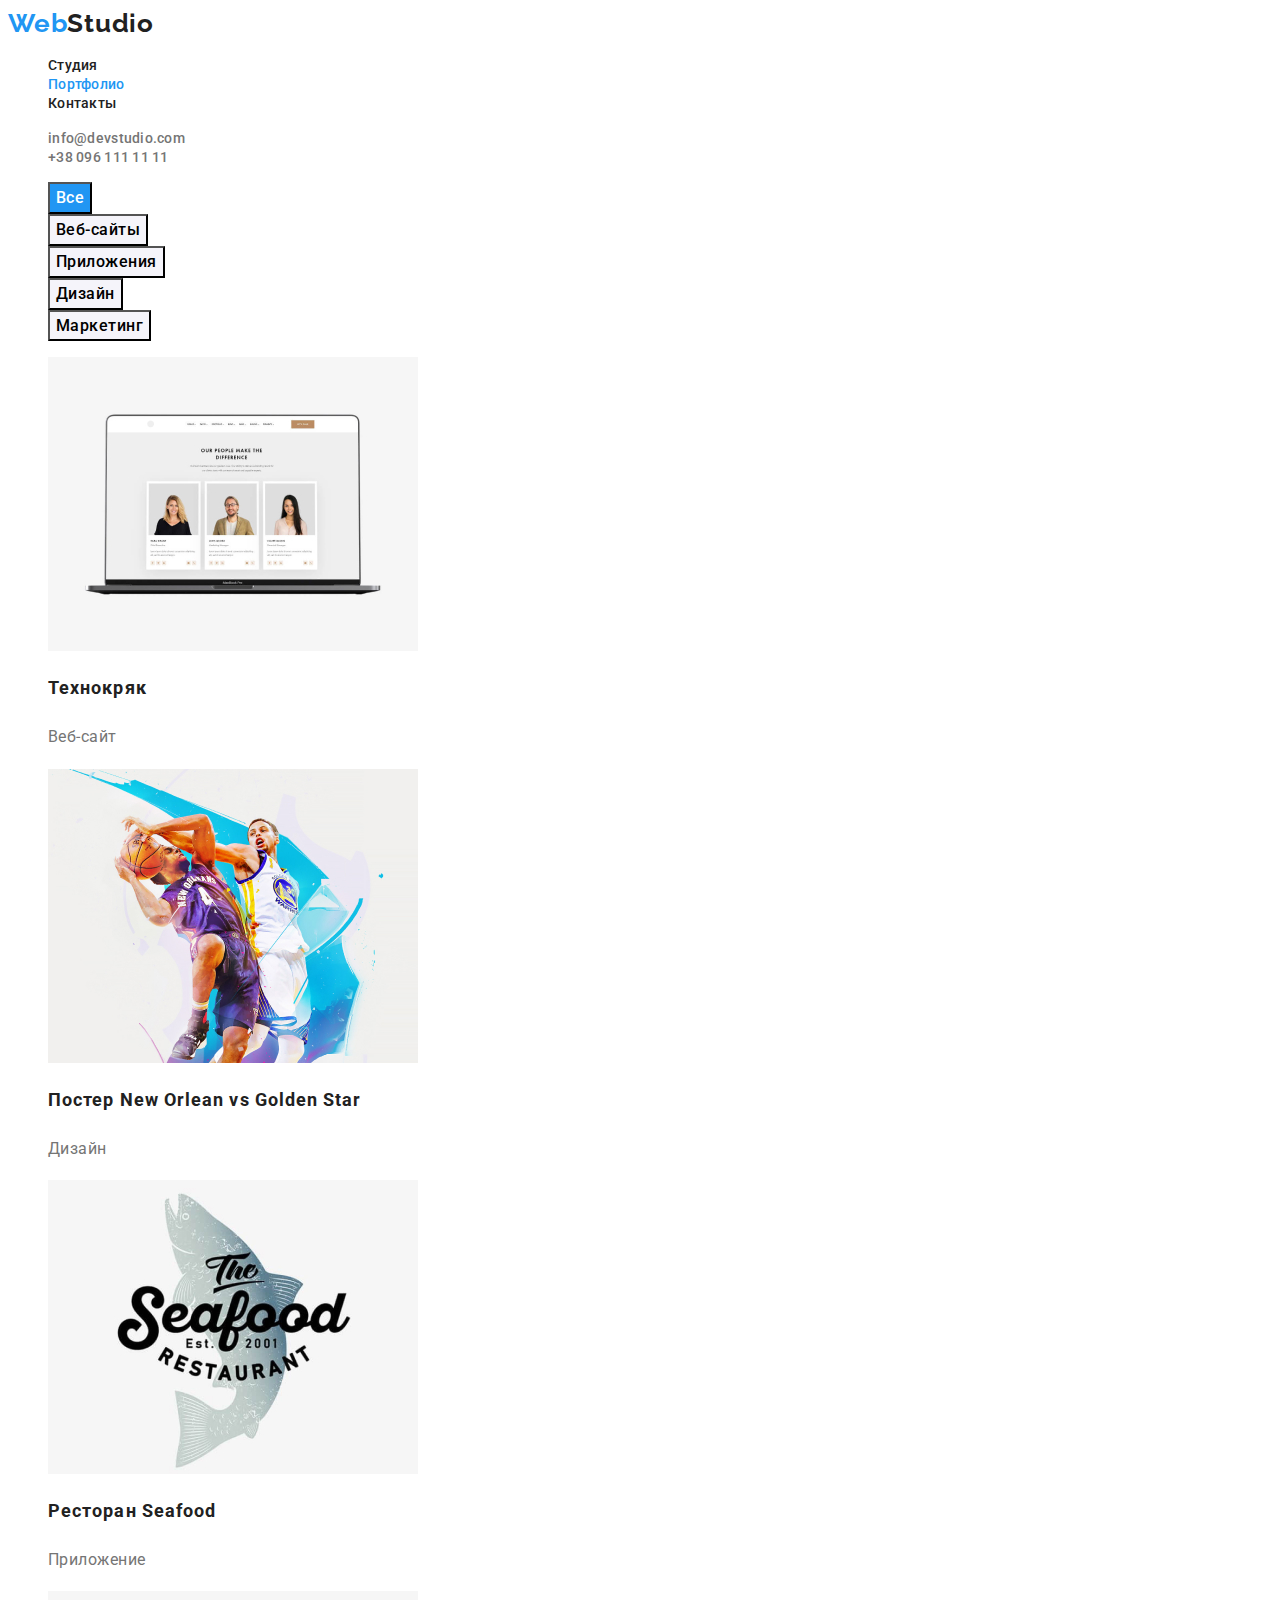
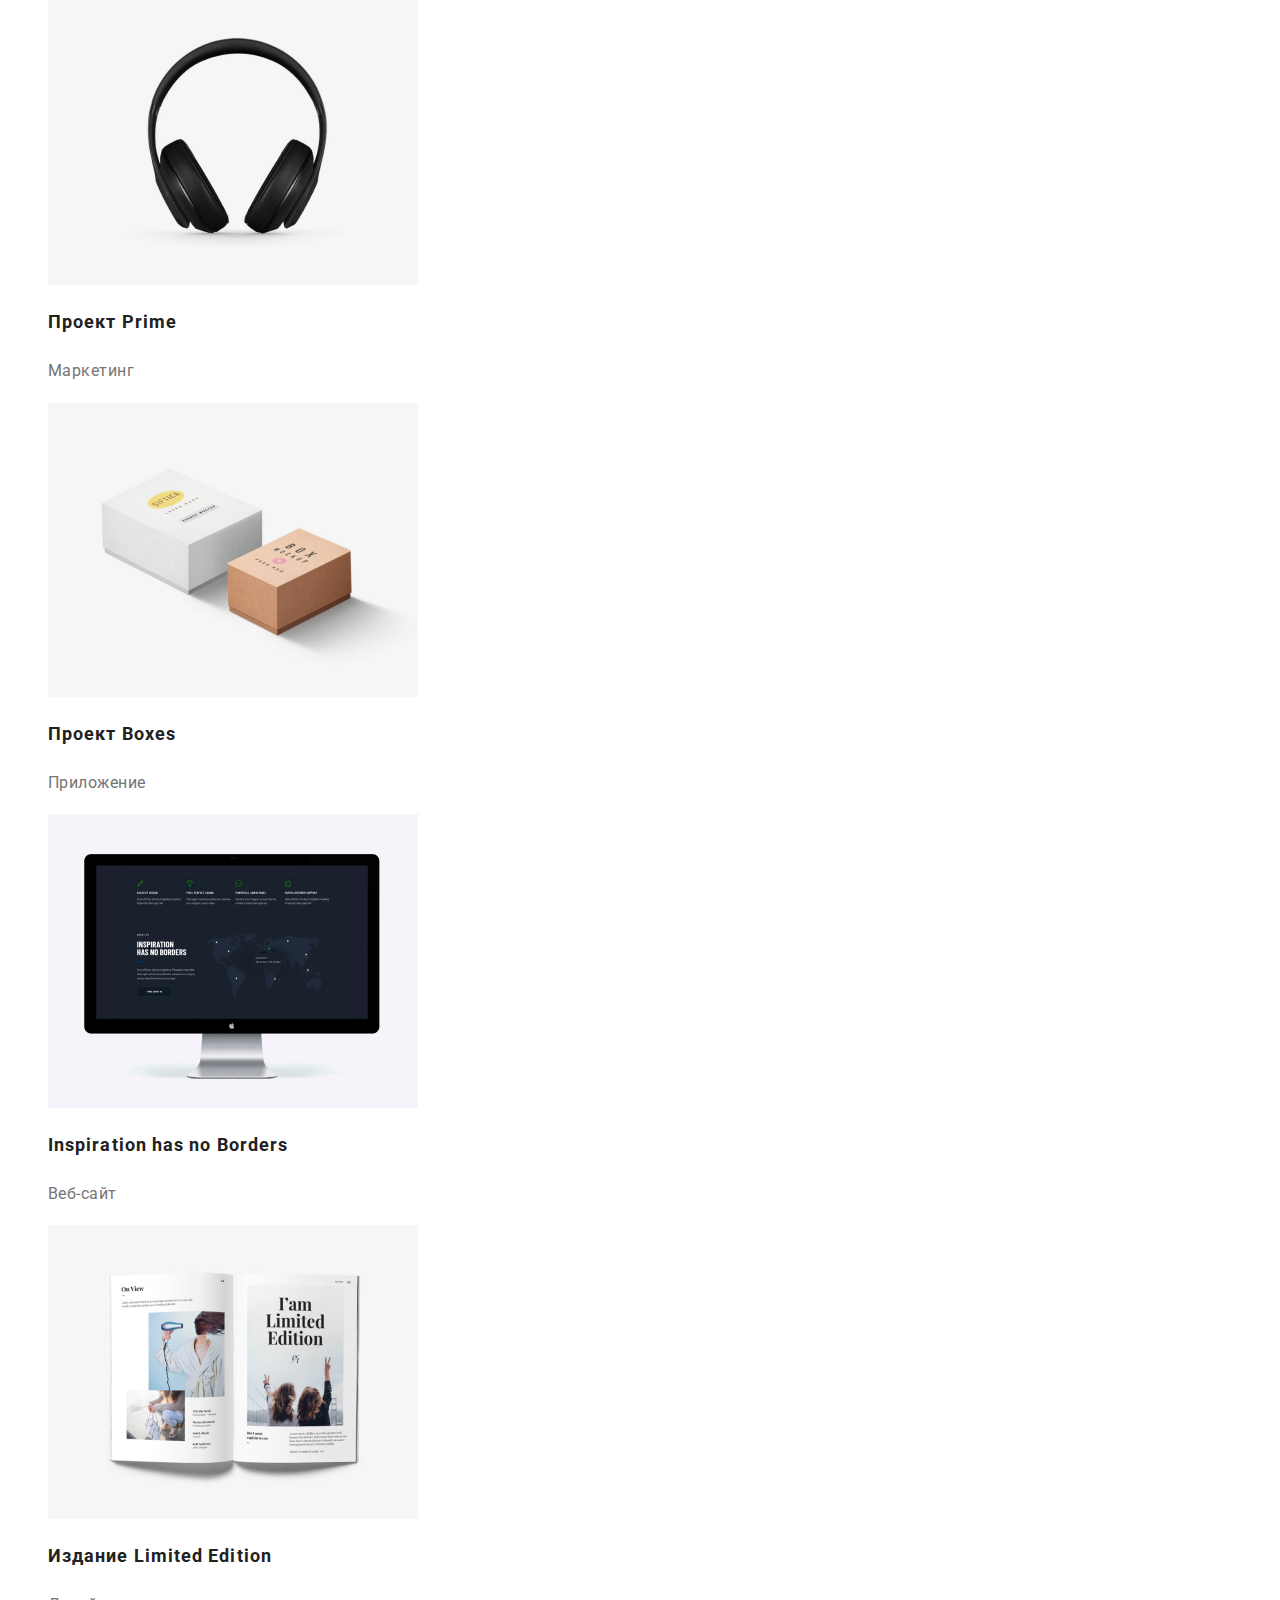
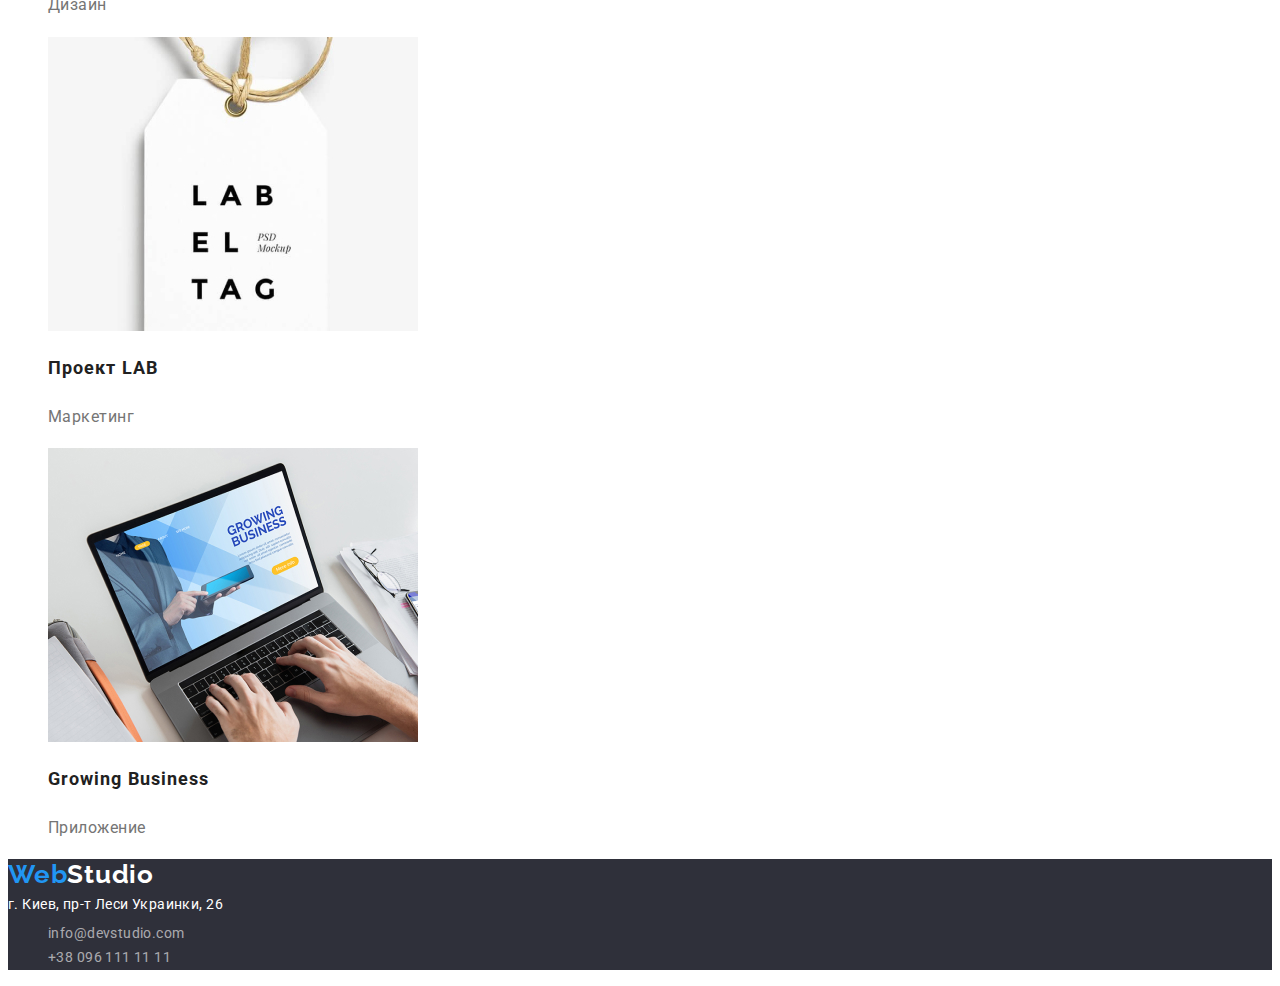
==== portfolio.html @ 6beefb99 "start" ====
<!DOCTYPE html>
<html lang="ru">

<head>
    <meta charset="UTF-8" />
    <title>Portfolio</title>
    <link rel="stylesheet" href="./css/styles.css">
    <link rel="preconnect" href="https://fonts.googleapis.com">
    <link rel="preconnect" href="https://fonts.gstatic.com" crossorigin>
    <link
        href="https://fonts.googleapis.com/css2?family=Raleway:wght@700&family=Roboto:wght@400;500;700;900&display=swap"
        rel="stylesheet">
</head>

<body>
    <header>
        <nav>
            <a href="./index.html" class="logo-link"><span class="accent">Web</span>Studio</a>
            <ul class="list">
                <li><a href="./index.html" class="link-nav">Студия</a></li>
                <li><a href="./portfolio.html" class="link-nav current">Портфолио</a></li>
                <li><a href="./" class="link-nav">Контакты</a></li>
            </ul>
        </nav>
        <ul class="list">
            <li><a href="mailto:info@devstudio.com" class="link-contact">info@devstudio.com </a></li>
            <li><a href="tel:+380961111111" class="link-contact">+38 096 111 11 11</a></li>
        </ul>
    </header>
    <main>
        <section>
            <ul class="list">
                <li><button type="button" class="buttonall">Все</button></li>
                <li><button class="button-list" type="button">Веб-сайты</button></li>
                <li><button class="button-list" type="button">Приложения</button></li>
                <li><button class="button-list" type="button">Дизайн</button></li>
                <li><button class="button-list" type="button">Маркетинг</button></li>
            </ul>
            <ul class="list">
                <li>
                    <a href="" class="no-underline">
                    <img src="./images/techno.jpg" alt="Технокряка logo" height="294" width="370">
                    <h2 class="titles-port">Технокряк</h2>
                    <p class="description-port">Веб-сайт</p>
                    </a>
                </li>
                <li>
                    <a href="" class="no-underline">
                    <img src="./images/Постер.jpg" alt="Poster logo" height="294" width="370">
                    <h2 class="titles-port">Постер New Orlean vs Golden Star</h2>
                    <p class="description-port">Дизайн</p>
                    </a>
                </li>
                <li>
                    <a href="" class="no-underline">
                    <img src="./images/Ресторан.jpg" alt="seafood logo" height="294" width="370">
                    <h2 class="titles-port">Ресторан Seafood</h2>
                    <p class="description-port">Приложение</p>
                    </a>
                </li>
                <li>
                    <a href="" class="no-underline">
                    <img src="./images/prime.jpg" alt="Prime logo" height="294" width="370">
                    <h2 class="titles-port">Проект Prime</h2>
                    <p class="description-port">Маркетинг</p>
                    </a>
                </li>
                <li>
                    <a href="" class="no-underline">
                    <img src="./images/boxes.jpg" alt="Boxes logo" height="294" width="370">
                    <h2 class="titles-port">Проект Boxes</h2>
                    <p class="description-port">Приложение</p>
                    </a>
                </li>
                <li>
                    <a href="" class="no-underline">
                    <img src="./images/no-borders.jpg" alt="logo no borders" height="294" width="370">
                    <h2 class="titles-port">Inspiration has no Borders</h2>
                    <p class="description-port">Веб-сайт</p>
                    </a>
                </li>
                <li>
                    <a href="" class="no-underline">
                    <img src="./images/limited-edition.jpg" alt="limited edition logo" height="294" width="370">
                    <h2 class="titles-port">Издание Limited Edition</h2>
                    <p class="description-port">Дизайн</p>
                    </a>
                </li>
                <li>
                    <a href="" class="no-underline">
                    <img src="./images/proect-lab.jpg" alt="lab logo" height="294" width="370">
                    <h2 class="titles-port">Проект LAB</h2>
                    <p class="description-port">Маркетинг</p>
                    </a>
                </li>
                <li>
                    <a href="" class="no-underline">
                    <img src="./images/growing-business.jpg" alt="lab business" height="294" width="370">
                    <h2 class="titles-port">Growing Business</h2>
                    <p class="description-port">Приложение</p>
                    </a>
                </li>
            </ul>
        </section>
    </main>
    <footer>
        <a href="./index.html" class="logo-link"><span class="accent">Web</span><span
                class="accent-white">Studio</span></a>
        <address>
            <p class="address-text">г. Киев, пр-т Леси Украинки, 26 </p>
            <ul class="list">
                <li><a href="mailto:info@devstudio.com" class="address-link">info@devstudio.com </a></li>
                <li><a href="tel:+380961111111" class="address-link">+38 096 111 11 11</a></li>
            </ul>
        </address>
    </footer>
</body>

</html>
---- css/styles.css ----
:root {
  --primary-text-color: #757575;
  --title-text-color: #212121;
  --accent-text-color: #2196f3;
  --just-white-color: #ffffff;
  --address-link-color: rgba(255, 255, 255, 0.6);
  --bg-color: #2f303a;
  --bg-color-team: #f5f4fa;
  --order-button-color: #188ce8;
  --bg-color-button: #f5f4fa;
}

body {
  font-family: 'Roboto', 'Open Sans', 'Lato', 'Slabo', sans-serif;
  color: var(--primary-text-color);
}

/* Первая страница */

.list {
  list-style-type: none;
}

.logo-link:focus {
  color: var(--accent-text-color);
}

.logo-link {
  font-family: 'Raleway', 'Oswald', 'Montserrat', sans-serif;
  font-weight: 700;
  font-size: 26px;
  line-height: 1.19;
  letter-spacing: 0.03em;
  color: var(--title-text-color);
  text-decoration: none;
}

.no-underline {
  text-decoration: none;
}

.link-nav:hover,
.link-nav:focus {
  color: var(--accent-text-color);
}
.link-nav,
.link-nav {
  font-weight: 500;
  font-size: 14px;
  line-height: 1.17;
  color: var(--title-text-color);
  text-decoration: none;
  letter-spacing: 0.02em;
}

.link-nav.current {
  color: var(--accent-text-color);
}

.link-contact:hover,
.link-contact:focus {
  color: var(--accent-text-color);
}

.link-contact {
  font-weight: 500;
  font-size: 14px;
  line-height: 1.14;
  color: var(--primary-text-color);
  text-decoration: none;
  letter-spacing: 0.02em;
}

.hero-title {
  font-weight: 900;
  font-size: 44px;
  line-height: 1.36;
  text-align: center;
  letter-spacing: 0.06em;
  text-transform: uppercase;
  color: #ffffff;
}

.list-title {
  font-weight: 700;
  font-size: 14px;
  line-height: 1.14;
  letter-spacing: 0.03em;
  text-transform: uppercase;
  color: var(--title-text-color);
}

.text {
  font-size: 14px;
  line-height: 1.71;
  letter-spacing: 0.03em;
}

.title {
  font-weight: 700;
  font-size: 36px;
  line-height: 1.17;
  text-align: center;
  letter-spacing: 0.03em;
  color: var(--title-text-color);
}

.title-names {
  color: var(--title-text-color);
  font-weight: 500;
  font-size: 16px;
  line-height: 1.19px;
  letter-spacing: 0.03em;
  text-align: center;
}

.text-description {
  font-size: 16px;
  line-height: 1.9;
  letter-spacing: 0.03em;
  text-align: center;
}

.address-text {
  font-style: normal;
  font-size: 14px;
  line-height: 1.71px;
  letter-spacing: 0.03em;
  color: var(--just-white-color);
}
.address-link:hover {
  color: var(--just-white-color);
}
.address-link {
  text-decoration: none;
  font-style: normal;
  font-size: 14px;
  line-height: 1.71;
  letter-spacing: 0.03em;
  color: var(--address-link-color);
}

.accent,
.accent-white:focus {
  color: var(--accent-text-color);
}

.accent-white {
  color: var(--just-white-color);
}

footer {
  background-color: var(--bg-color);
}

.background-about {
  background-color: var(--bg-color);
}

/* Вторая страница */

.titles-port {
  font-weight: 700;
  font-size: 18px;
  line-height: 2;
  letter-spacing: 0.06em;
  color: var(--title-text-color);
}

.description-port {
  font-size: 16px;
  line-height: 1.9;
  letter-spacing: 0.03em;
  color: var(--primary-text-color);
}

button {
  font-family: inherit;
  cursor: pointer;
}

.button-list {
  background-color: var(--bg-color-button);
  font-weight: 500;
  font-size: 16px;
  line-height: 1.62;
  text-align: center;
  letter-spacing: 0.03em;
}
.button-list:hover {
  color: var(--just-white-color);
  background-color: var(--accent-text-color);
}

.button-order:hover {
  color: var(--just-white-color);
  background-color: var(--order-button-color);
}

.button-order {
  font-weight: 700;
  font-size: 16px;
  line-height: 1.88;
  display: flex;
  align-items: center;
  text-align: center;
  letter-spacing: 0.06em;
  color: var(--just-white-color);
  background-color: var(--accent-text-color);
  margin: 0 auto;
  display: block;
}

.team {
  background-color: var(--bg-color-team);
}

.buttonall {
  color: var(--just-white-color);
  font-weight: 500;
  font-size: 16px;
  line-height: 1.62;
  text-align: center;
  letter-spacing: 0.03em;
  background-color: #2196f3;
}

.buttonall:hover {
  color: var(--just-white-color);
}
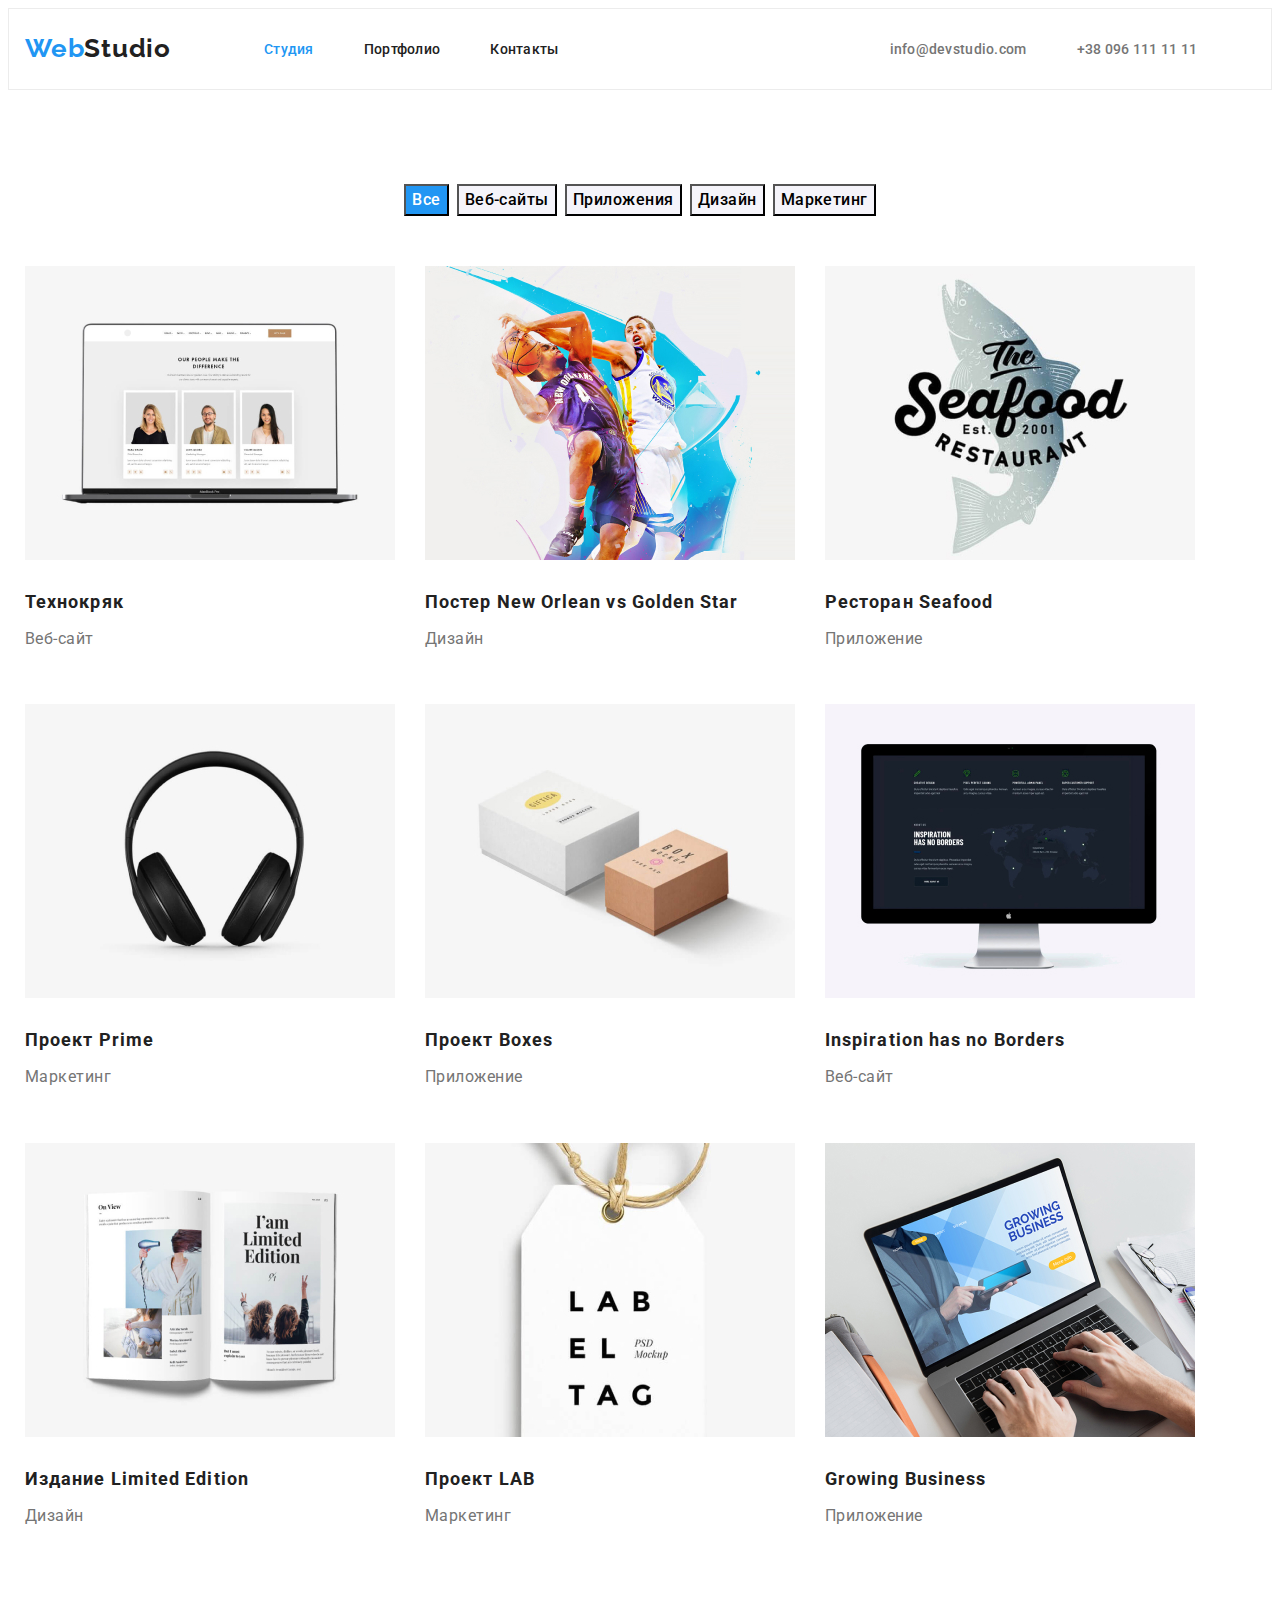
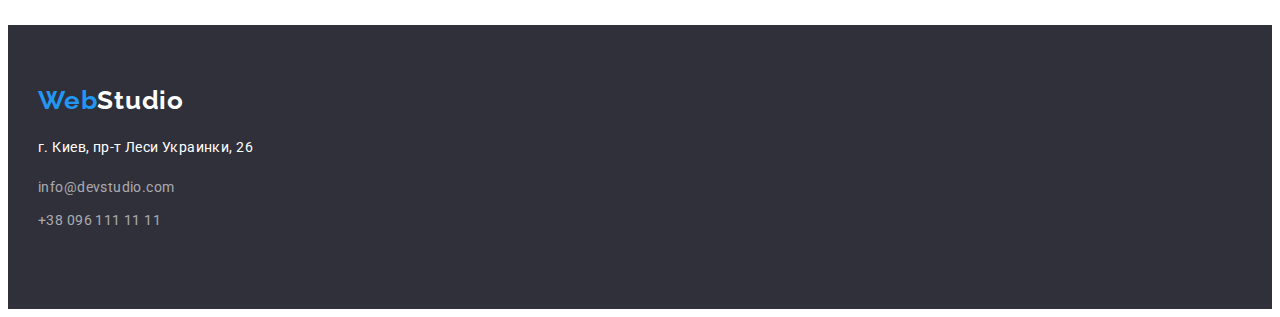
==== commit a58d5dc4: "final" ====
--- a/portfolio.html
+++ b/portfolio.html
@@ -4,98 +4,101 @@
 <head>
     <meta charset="UTF-8" />
     <title>Portfolio</title>
-    <link rel="stylesheet" href="./css/styles.css">
-    <link rel="preconnect" href="https://fonts.googleapis.com">
-    <link rel="preconnect" href="https://fonts.gstatic.com" crossorigin>
-    <link
-        href="https://fonts.googleapis.com/css2?family=Raleway:wght@700&family=Roboto:wght@400;500;700;900&display=swap"
-        rel="stylesheet">
+<link rel="preconnect" href="https://fonts.googleapis.com">
+<link rel="preconnect" href="https://fonts.gstatic.com" crossorigin>
+<link href="https://fonts.googleapis.com/css2?family=Raleway:wght@700&family=Roboto:wght@400;500;700;900&display=swap"
+    rel="stylesheet">
+<link rel="stylesheet" href="https://cdnjs.cloudflare.com/ajax/libs/modern-normalize/1.1.0/modern-normalize.min.css"
+    integrity="sha512-wpPYUAdjBVSE4KJnH1VR1HeZfpl1ub8YT/NKx4PuQ5NmX2tKuGu6U/JRp5y+Y8XG2tV+wKQpNHVUX03MfMFn9Q=="
+    crossorigin="anonymous" referrerpolicy="no-referrer" />
+<link rel="stylesheet" href="./css/styles.css">
 </head>
-
 <body>
-    <header>
-        <nav>
-            <a href="./index.html" class="logo-link"><span class="accent">Web</span>Studio</a>
-            <ul class="list">
-                <li><a href="./index.html" class="link-nav">Студия</a></li>
-                <li><a href="./portfolio.html" class="link-nav current">Портфолио</a></li>
-                <li><a href="./" class="link-nav">Контакты</a></li>
-            </ul>
-        </nav>
-        <ul class="list">
-            <li><a href="mailto:info@devstudio.com" class="link-contact">info@devstudio.com </a></li>
-            <li><a href="tel:+380961111111" class="link-contact">+38 096 111 11 11</a></li>
+<header>
+        <div class="header-box container">
+    <nav class="main-nav">
+        <a href="./index.html" class="logo-link-top current"><span class="accent">Web</span>Studio</a>
+        <ul class="header-box list">
+            <li class="item"><a href="./index.html" class="link-nav current">Студия</a></li>
+            <li class="item"><a href="./portfolio.html" class="link-nav">Портфолио</a></li>
+            <li class="item"><a href="./" class="link-nav">Контакты</a></li>
         </ul>
+    </nav>
+    <ul class="list contact-list">
+        <li class="item-contact"><a href="mailto:info@devstudio.com" class="link-contact">info@devstudio.com </a></li>
+        <li class="item-contact"><a href="tel:+380961111111" class="link-contact">+38 096 111 11 11</a></li>
+    </ul>
+    </div>
     </header>
     <main>
-        <section>
-            <ul class="list">
-                <li><button type="button" class="buttonall">Все</button></li>
-                <li><button class="button-list" type="button">Веб-сайты</button></li>
-                <li><button class="button-list" type="button">Приложения</button></li>
-                <li><button class="button-list" type="button">Дизайн</button></li>
-                <li><button class="button-list" type="button">Маркетинг</button></li>
+        <section class="container">
+            <ul class="list buttons">
+                <li class="button-item"><button type="button" class="buttonall">Все</button></li>
+                <li class="button-item"><button class="button-list" type="button">Веб-сайты</button></li>
+                <li class="button-item"><button class="button-list" type="button">Приложения</button></li>
+                <li class="button-item"><button class="button-list" type="button">Дизайн</button></li>
+                <li class="button-item"><button class="button-list" type="button">Маркетинг</button></li>
             </ul>
-            <ul class="list">
-                <li>
+            <ul class="list portfolio">
+                <li class="portfolio-items">
                     <a href="" class="no-underline">
-                    <img src="./images/techno.jpg" alt="Технокряка logo" height="294" width="370">
+                    <img class="images-port" src="./images/techno.jpg" alt="Технокряка logo" height="294" width="370">
                     <h2 class="titles-port">Технокряк</h2>
                     <p class="description-port">Веб-сайт</p>
                     </a>
                 </li>
-                <li>
+                <li class="portfolio-items">
                     <a href="" class="no-underline">
-                    <img src="./images/Постер.jpg" alt="Poster logo" height="294" width="370">
+                    <img class="images-port" src="./images/Постер.jpg" alt="Poster logo" height="294" width="370">
                     <h2 class="titles-port">Постер New Orlean vs Golden Star</h2>
                     <p class="description-port">Дизайн</p>
                     </a>
                 </li>
-                <li>
+                <li class="portfolio-items">
                     <a href="" class="no-underline">
-                    <img src="./images/Ресторан.jpg" alt="seafood logo" height="294" width="370">
+                    <img  class="images-port" src="./images/Ресторан.jpg" alt="seafood logo" height="294" width="370">
                     <h2 class="titles-port">Ресторан Seafood</h2>
                     <p class="description-port">Приложение</p>
                     </a>
                 </li>
-                <li>
+                <li class="portfolio-items">
                     <a href="" class="no-underline">
-                    <img src="./images/prime.jpg" alt="Prime logo" height="294" width="370">
+                    <img class="images-port" src="./images/prime.jpg" alt="Prime logo" height="294" width="370">
                     <h2 class="titles-port">Проект Prime</h2>
                     <p class="description-port">Маркетинг</p>
                     </a>
                 </li>
-                <li>
+                <li class="portfolio-items">
                     <a href="" class="no-underline">
-                    <img src="./images/boxes.jpg" alt="Boxes logo" height="294" width="370">
+                    <img class="images-port" src="./images/boxes.jpg" alt="Boxes logo" height="294" width="370">
                     <h2 class="titles-port">Проект Boxes</h2>
                     <p class="description-port">Приложение</p>
                     </a>
                 </li>
-                <li>
+                <li class="portfolio-items">
                     <a href="" class="no-underline">
-                    <img src="./images/no-borders.jpg" alt="logo no borders" height="294" width="370">
+                    <img class="images-port" src="./images/no-borders.jpg" alt="logo no borders" height="294" width="370">
                     <h2 class="titles-port">Inspiration has no Borders</h2>
                     <p class="description-port">Веб-сайт</p>
                     </a>
                 </li>
-                <li>
+                <li class="portfolio-items">
                     <a href="" class="no-underline">
-                    <img src="./images/limited-edition.jpg" alt="limited edition logo" height="294" width="370">
+                    <img class="images-port" src="./images/limited-edition.jpg" alt="limited edition logo" height="294" width="370">
                     <h2 class="titles-port">Издание Limited Edition</h2>
                     <p class="description-port">Дизайн</p>
                     </a>
                 </li>
-                <li>
+                <li class="portfolio-items">
                     <a href="" class="no-underline">
-                    <img src="./images/proect-lab.jpg" alt="lab logo" height="294" width="370">
+                    <img class="images-port" src="./images/proect-lab.jpg" alt="lab logo" height="294" width="370">
                     <h2 class="titles-port">Проект LAB</h2>
                     <p class="description-port">Маркетинг</p>
                     </a>
                 </li>
-                <li>
+                <li class="portfolio-items">
                     <a href="" class="no-underline">
-                    <img src="./images/growing-business.jpg" alt="lab business" height="294" width="370">
+                    <img class="images-port" src="./images/growing-business.jpg" alt="lab business" height="294" width="370">
                     <h2 class="titles-port">Growing Business</h2>
                     <p class="description-port">Приложение</p>
                     </a>
@@ -104,15 +107,16 @@
         </section>
     </main>
     <footer>
-        <a href="./index.html" class="logo-link"><span class="accent">Web</span><span
-                class="accent-white">Studio</span></a>
-        <address>
-            <p class="address-text">г. Киев, пр-т Леси Украинки, 26 </p>
+        <div class="container">
+            <a href="./index.html" class="logo-link current"><span class="accent">Web</span><span class="accent-white">Studio</span></a>
+            <address>
+                <p class="address-text">г. Киев, пр-т Леси Украинки, 26 </p>
             <ul class="list">
-                <li><a href="mailto:info@devstudio.com" class="address-link">info@devstudio.com </a></li>
-                <li><a href="tel:+380961111111" class="address-link">+38 096 111 11 11</a></li>
+                <li class="item-footer"><a href="mailto:info@devstudio.com" class="address-link">info@devstudio.com </a></li>
+                <li class="item-footer"><a href="tel:+380961111111" class="address-link">+38 096 111 11 11</a></li>
             </ul>
-        </address>
+            </address>
+            </div>
     </footer>
 </body>
 
--- a/css/styles.css
+++ b/css/styles.css
@@ -10,22 +10,78 @@
   --bg-color-button: #f5f4fa;
 }
 
+header {
+  background-color: var(--just-white-color);
+  border: 1px solid #ECECEC;
+}
+
 body {
   font-family: 'Roboto', 'Open Sans', 'Lato', 'Slabo', sans-serif;
   color: var(--primary-text-color);
 }
 
-/* Первая страница */
-
 .list {
   list-style-type: none;
-}
-
-.logo-link:focus {
-  color: var(--accent-text-color);
-}
-
-.logo-link {
+  padding: 0px;
+}
+
+/* Первая страница */
+
+.container {
+  margin-left: auto;
+  margin-right: auto;
+  padding-left: 15px;
+  padding-right: 15px;
+  width: 1230px;
+  /* background-color: red; */
+}
+
+section {
+  padding-bottom: 94px;
+}
+
+.main-nav {
+  display: flex;
+}
+.header-box {
+  display: flex;
+  justify-content: flex-start;
+  align-items: center;
+}
+
+.header-box .item {
+  margin-right: 50px;
+}
+
+.header-box .item:last-child {
+  margin-right: 0px;
+}
+
+.header-box .item-contact:first-child {
+  margin-left: 331px;
+}
+.header-box .item-contact + .item-contact {
+  margin-left: 50px;
+}
+
+.contact-list {
+  display: flex;
+  align-items: center;
+}
+
+.contact-list .item-contact:first-child {
+  margin-left: 331px;
+
+}
+
+.logo-link-top:focus {
+  color: var(--accent-text-color);
+}
+
+.logo-link-top {
+  padding-top: 24px;
+  padding-bottom: 25px;
+  margin-right: 93px;
   font-family: 'Raleway', 'Oswald', 'Montserrat', sans-serif;
   font-weight: 700;
   font-size: 26px;
@@ -72,6 +128,7 @@
 }
 
 .hero-title {
+  margin: 0px;
   font-weight: 900;
   font-size: 44px;
   line-height: 1.36;
@@ -81,6 +138,20 @@
   color: #ffffff;
 }
 
+.main-box {
+  display: flex;
+  margin-top: 0px;
+  margin-bottom: 0px;
+}
+
+.main-box .item-text:last-child {
+  margin-right: 0px;
+}
+.item-text {
+  margin-right: 30px;
+  width: 270px;
+}
+
 .list-title {
   font-weight: 700;
   font-size: 14px;
@@ -97,6 +168,8 @@
 }
 
 .title {
+  margin-top: 0px;
+  margin-bottom: 0px;
   font-weight: 700;
   font-size: 36px;
   line-height: 1.17;
@@ -121,10 +194,42 @@
   text-align: center;
 }
 
+.images-list {
+  display: flex;
+  margin: 0px;
+}
+
+.image {
+  margin-top: 50px;
+  margin-right: 30px;
+}
+
+.images-list .image:last-child {
+  margin-right: 0px;
+}
+
+.logo-link:focus {
+  color: var(--accent-text-color);
+}
+
+.logo-link {
+  margin-right: 0px;
+  font-family: 'Raleway', 'Oswald', 'Montserrat', sans-serif;
+  font-weight: 700;
+  font-size: 26px;
+  line-height: 1.19;
+  letter-spacing: 0.03em;
+  color: var(--title-text-color);
+  text-decoration: none;
+}
+
 .address-text {
+  margin-top: 20px;
+  margin-bottom: 0px;
+  margin-right: 0px;
   font-style: normal;
   font-size: 14px;
-  line-height: 1.71px;
+  line-height: 1.71;
   letter-spacing: 0.03em;
   color: var(--just-white-color);
 }
@@ -140,6 +245,10 @@
   color: var(--address-link-color);
 }
 
+.item-footer {
+  margin-top: 9px;
+  margin-right: 0px;
+}
 .accent,
 .accent-white:focus {
   color: var(--accent-text-color);
@@ -150,16 +259,60 @@
 }
 
 footer {
+  padding-left: 15px;
+  padding-top: 60px;
+  padding-bottom: 60px;
   background-color: var(--bg-color);
 }
 
 .background-about {
+  margin-left: auto;
+  margin-right: auto;
+  padding-top: 200px;
+  padding-bottom: 210px;
+  padding-left: 452px;
+  padding-right: 452px;
+  width: 1600px;
+  height: 600px;
   background-color: var(--bg-color);
+  margin-bottom: 94px;
 }
 
 /* Вторая страница */
 
+.buttons {
+  display: flex;
+  padding-top: 94px;
+  justify-content: center;
+  margin: 0px;
+}
+
+.button-item {
+  margin-right: 8px;
+}
+
+.button-item:last-child {
+  margin-right: 0px;
+}
+
+
+.portfolio {
+  display: flex;
+  flex-wrap: wrap;
+  margin: 0px;
+}
+
+.portfolio-items {
+  margin-right: 30px;
+}
+
+.portfolio-items:nth-child(3n){
+  margin-right: 0px;
+}
+
 .titles-port {
+  margin-top: 20px;
+  margin-bottom: 0px;
   font-weight: 700;
   font-size: 18px;
   line-height: 2;
@@ -168,10 +321,16 @@
 }
 
 .description-port {
+  margin-top: 4px;
+  margin-bottom: 0px;
   font-size: 16px;
   line-height: 1.9;
   letter-spacing: 0.03em;
   color: var(--primary-text-color);
+}
+
+.images-port {
+  margin-top: 50px;
 }
 
 button {
@@ -198,23 +357,40 @@
 }
 
 .button-order {
+  margin-top: 30px;
+  margin-right: auto;
+  margin-left: auto;
+  display: block;
+  padding: 10px 32px;
+  border-radius: 4px;
   font-weight: 700;
   font-size: 16px;
   line-height: 1.88;
-  display: flex;
-  align-items: center;
-  text-align: center;
   letter-spacing: 0.06em;
   color: var(--just-white-color);
   background-color: var(--accent-text-color);
-  margin: 0 auto;
-  display: block;
-}
+  box-shadow: 0px 4px 4px rgba(0, 0, 0, 0.15);
+}
+
 
 .team {
+  padding-top: 94px;
   background-color: var(--bg-color-team);
 }
 
+.team-list {
+  display: flex;
+  margin: 0px;
+}
+
+.team-item {
+  margin-top: 50px;
+  margin-right: 30px;
+}
+
+.team-item:last-child {
+  margin-right: 0px;
+}
 .buttonall {
   color: var(--just-white-color);
   font-weight: 500;
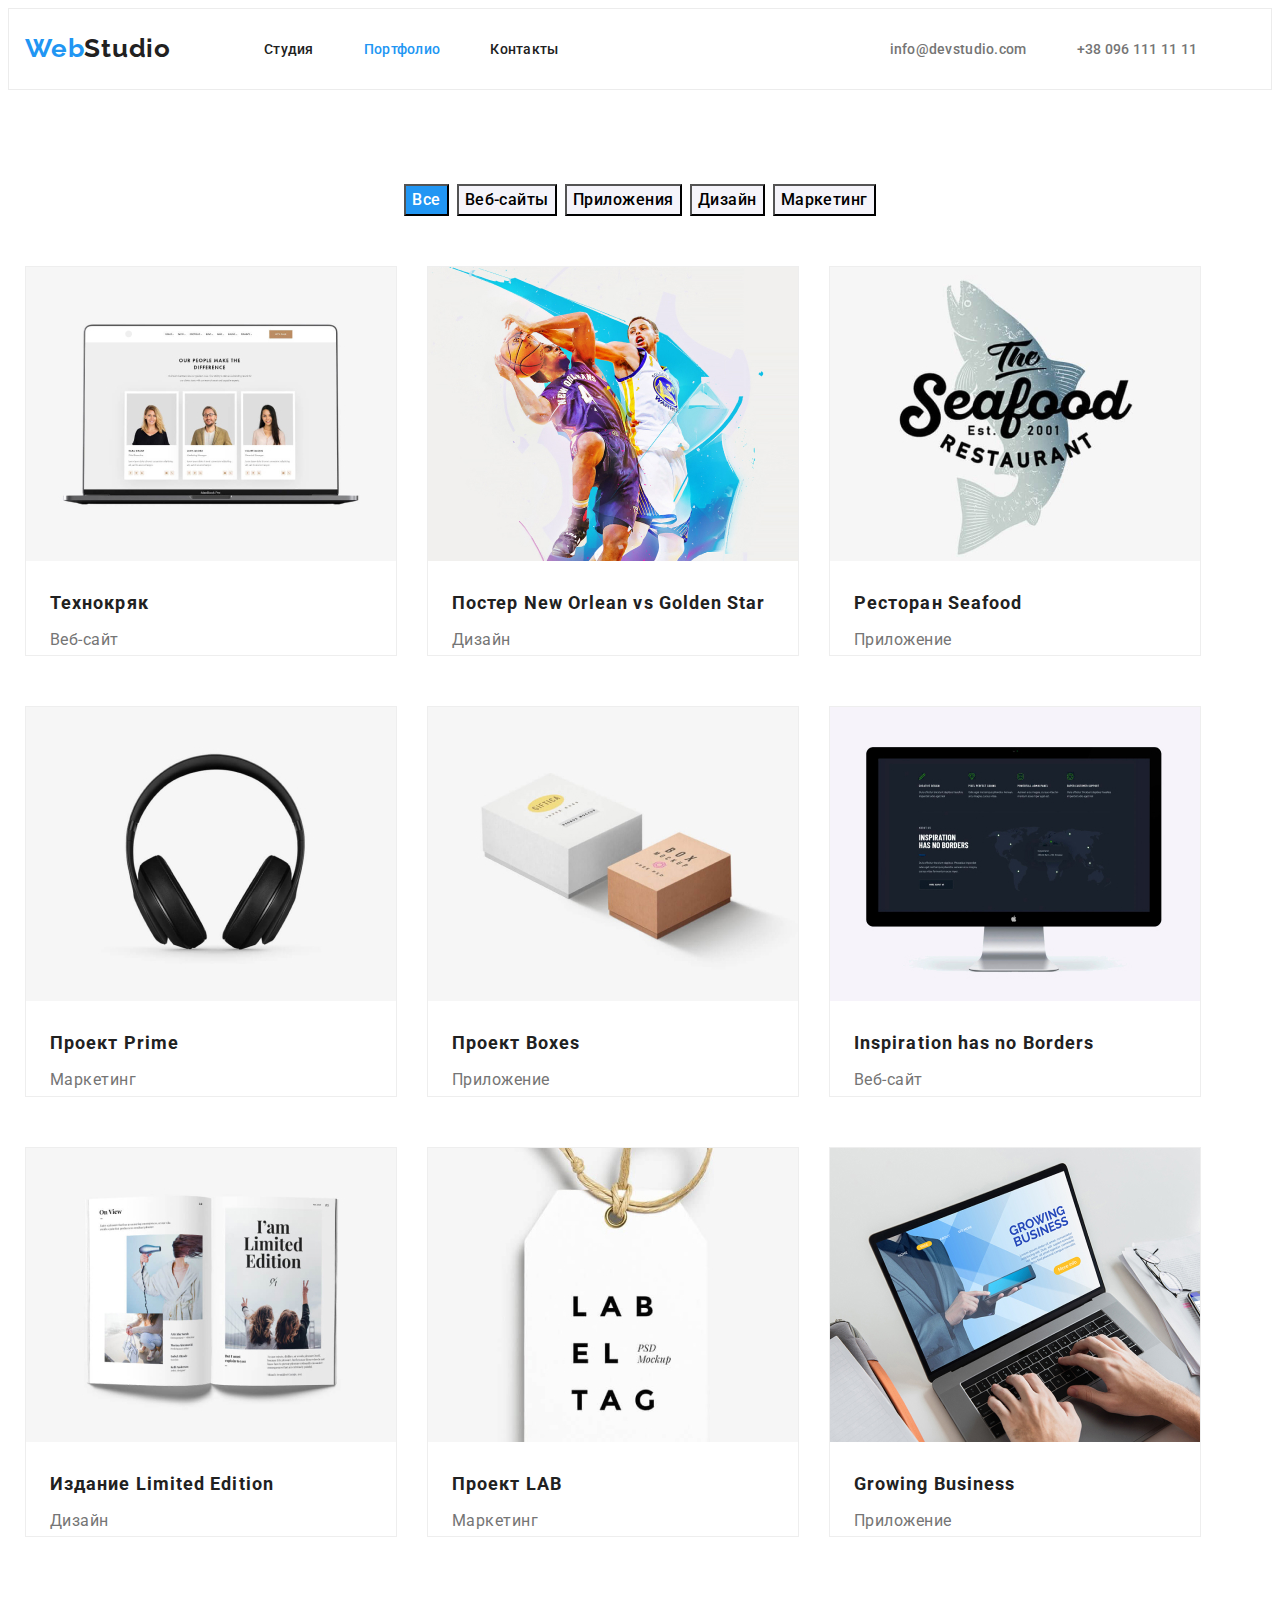
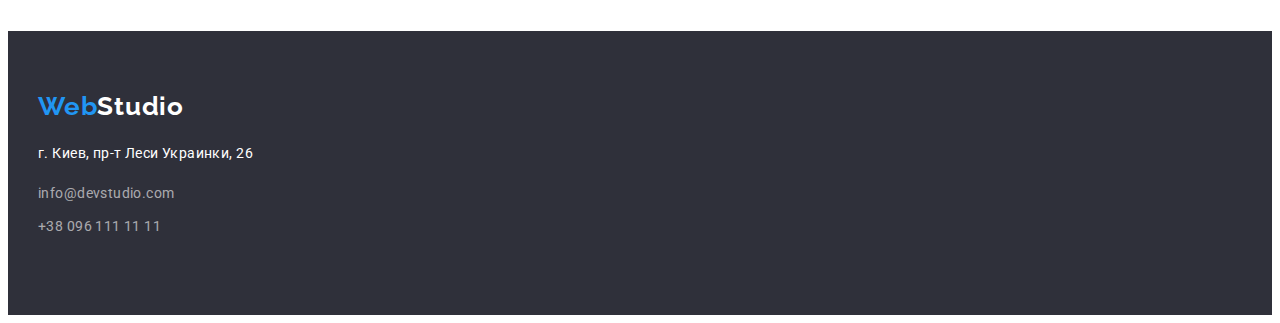
==== commit 813c28d1: "finished" ====
--- a/portfolio.html
+++ b/portfolio.html
@@ -19,8 +19,8 @@
     <nav class="main-nav">
         <a href="./index.html" class="logo-link-top current"><span class="accent">Web</span>Studio</a>
         <ul class="header-box list">
-            <li class="item"><a href="./index.html" class="link-nav current">Студия</a></li>
-            <li class="item"><a href="./portfolio.html" class="link-nav">Портфолио</a></li>
+            <li class="item"><a href="./index.html" class="link-nav">Студия</a></li>
+            <li class="item"><a href="./portfolio.html" class="link-nav current">Портфолио</a></li>
             <li class="item"><a href="./" class="link-nav">Контакты</a></li>
         </ul>
     </nav>
--- a/css/styles.css
+++ b/css/styles.css
@@ -33,11 +33,15 @@
   padding-left: 15px;
   padding-right: 15px;
   width: 1230px;
-  /* background-color: red; */
 }
 
 section {
   padding-bottom: 94px;
+  padding-top: 94px;
+}
+
+.section-fix {
+  padding-bottom: 0px;
 }
 
 .main-nav {
@@ -74,6 +78,7 @@
 
 }
 
+.logo-link-top:hover,
 .logo-link-top:focus {
   color: var(--accent-text-color);
 }
@@ -128,7 +133,9 @@
 }
 
 .hero-title {
-  margin: 0px;
+  width: 696px;
+  margin-left: auto;
+  margin-right: auto;
   font-weight: 900;
   font-size: 44px;
   line-height: 1.36;
@@ -208,6 +215,8 @@
   margin-right: 0px;
 }
 
+
+.logo-link:hover,
 .logo-link:focus {
   color: var(--accent-text-color);
 }
@@ -266,23 +275,15 @@
 }
 
 .background-about {
-  margin-left: auto;
-  margin-right: auto;
   padding-top: 200px;
-  padding-bottom: 210px;
-  padding-left: 452px;
-  padding-right: 452px;
-  width: 1600px;
-  height: 600px;
+  padding-bottom: 200px;
   background-color: var(--bg-color);
-  margin-bottom: 94px;
 }
 
 /* Вторая страница */
 
 .buttons {
   display: flex;
-  padding-top: 94px;
   justify-content: center;
   margin: 0px;
 }
@@ -303,7 +304,9 @@
 }
 
 .portfolio-items {
+  margin-top: 50px;
   margin-right: 30px;
+  border: 1px solid #EEEEEE;
 }
 
 .portfolio-items:nth-child(3n){
@@ -311,6 +314,7 @@
 }
 
 .titles-port {
+  margin-left: 24px;
   margin-top: 20px;
   margin-bottom: 0px;
   font-weight: 700;
@@ -321,6 +325,7 @@
 }
 
 .description-port {
+  margin-left: 24px;
   margin-top: 4px;
   margin-bottom: 0px;
   font-size: 16px;
@@ -330,7 +335,7 @@
 }
 
 .images-port {
-  margin-top: 50px;
+  /* margin-top: 50px; */
 }
 
 button {
@@ -357,10 +362,10 @@
 }
 
 .button-order {
+  margin-left: auto;
+  margin-right: auto;
   margin-top: 30px;
-  margin-right: auto;
-  margin-left: auto;
-  display: block;
+  display: flex;
   padding: 10px 32px;
   border-radius: 4px;
   font-weight: 700;
@@ -374,7 +379,6 @@
 
 
 .team {
-  padding-top: 94px;
   background-color: var(--bg-color-team);
 }
 
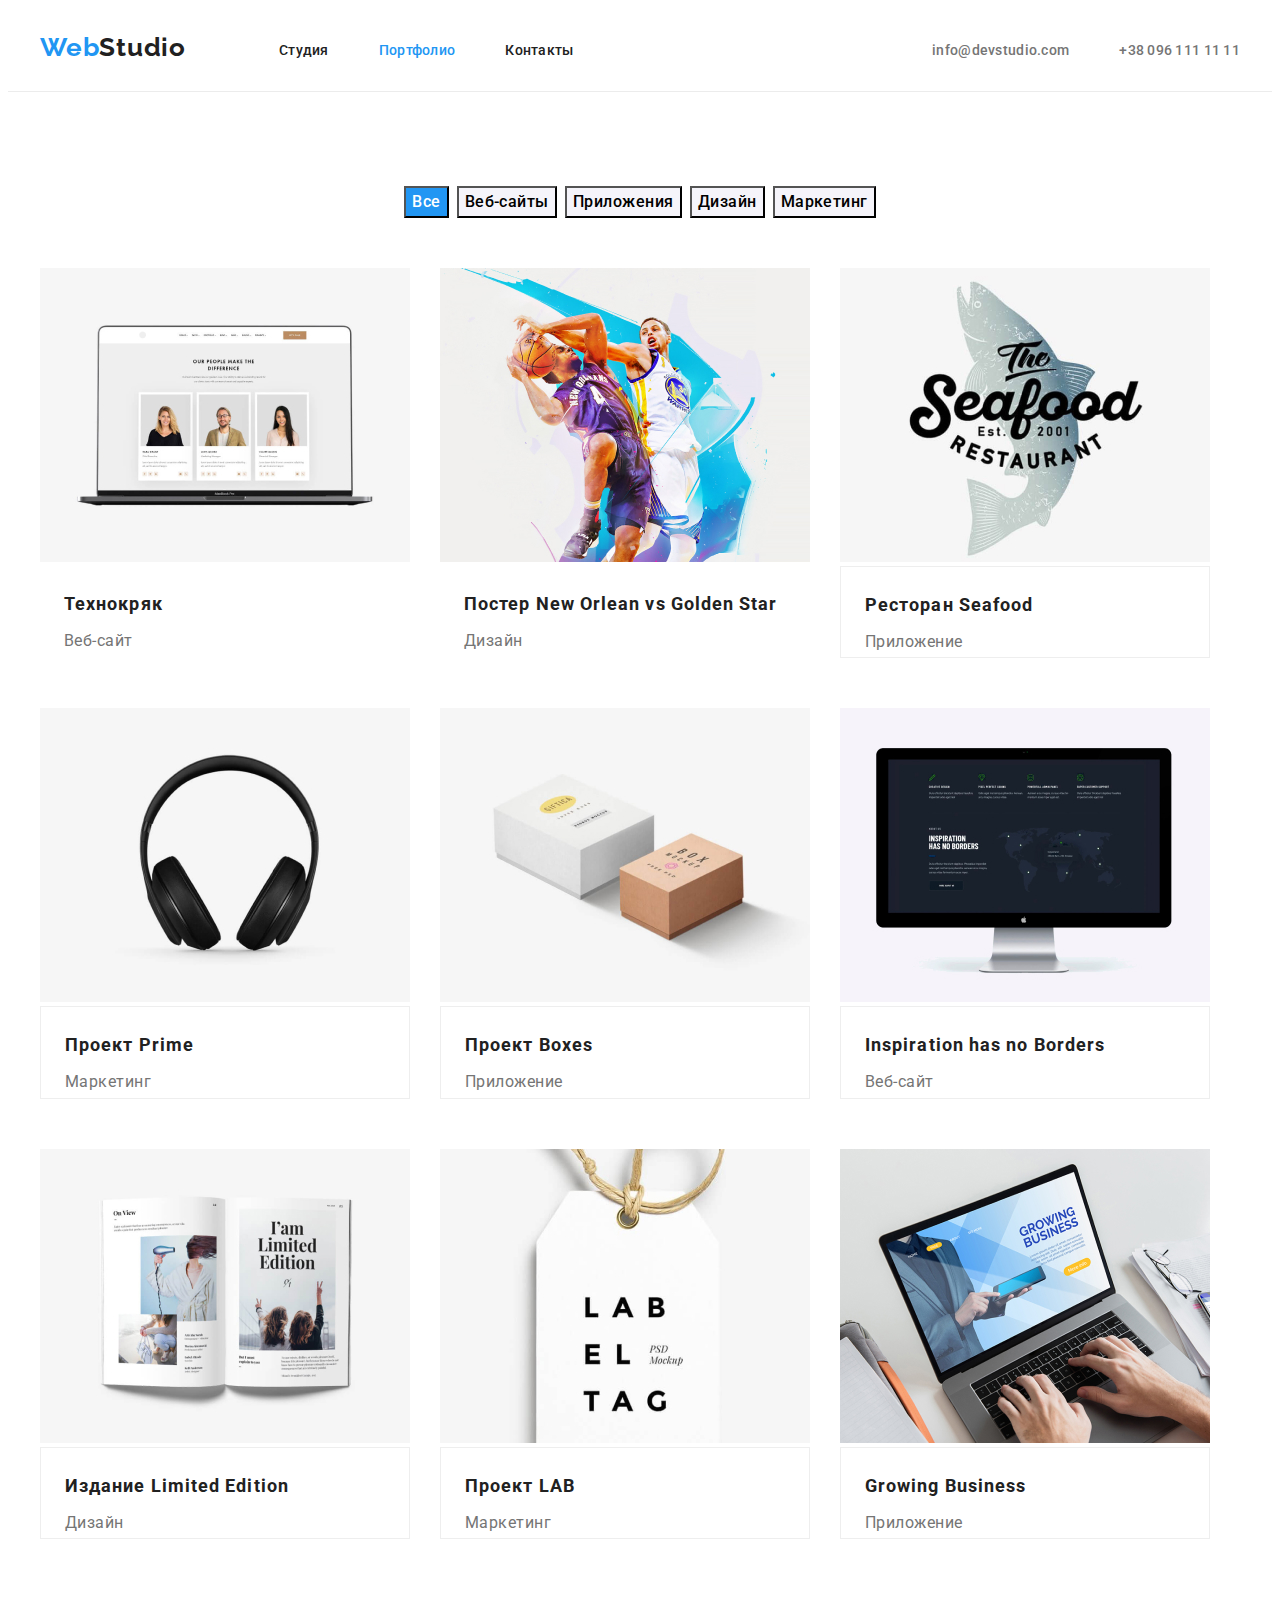
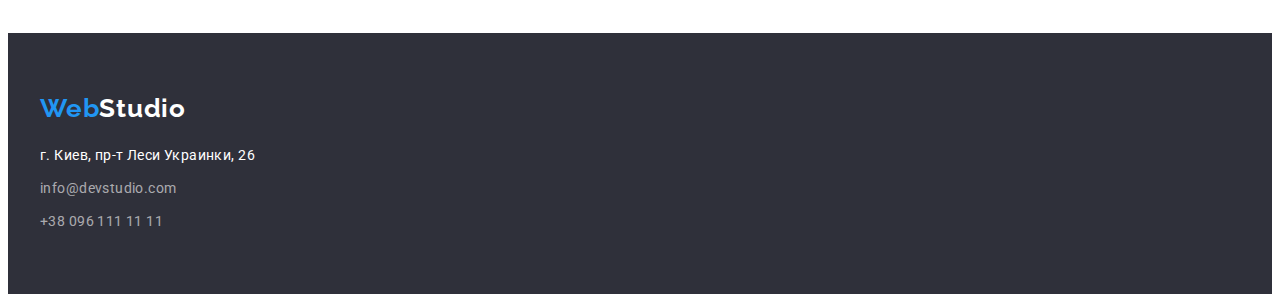
==== commit 85fe06e3: "some fixes" ====
--- a/portfolio.html
+++ b/portfolio.html
@@ -31,7 +31,8 @@
     </div>
     </header>
     <main>
-        <section class="container">
+        <section>
+            <div class="container">
             <ul class="list buttons">
                 <li class="button-item"><button type="button" class="buttonall">Все</button></li>
                 <li class="button-item"><button class="button-list" type="button">Веб-сайты</button></li>
@@ -57,6 +58,7 @@
                 <li class="portfolio-items">
                     <a href="" class="no-underline">
                     <img  class="images-port" src="./images/Ресторан.jpg" alt="seafood logo" height="294" width="370">
+                    <div class="border">
                     <h2 class="titles-port">Ресторан Seafood</h2>
                     <p class="description-port">Приложение</p>
                     </a>
@@ -64,6 +66,7 @@
                 <li class="portfolio-items">
                     <a href="" class="no-underline">
                     <img class="images-port" src="./images/prime.jpg" alt="Prime logo" height="294" width="370">
+                    <div class="border">
                     <h2 class="titles-port">Проект Prime</h2>
                     <p class="description-port">Маркетинг</p>
                     </a>
@@ -71,6 +74,7 @@
                 <li class="portfolio-items">
                     <a href="" class="no-underline">
                     <img class="images-port" src="./images/boxes.jpg" alt="Boxes logo" height="294" width="370">
+                    <div class="border">
                     <h2 class="titles-port">Проект Boxes</h2>
                     <p class="description-port">Приложение</p>
                     </a>
@@ -78,6 +82,7 @@
                 <li class="portfolio-items">
                     <a href="" class="no-underline">
                     <img class="images-port" src="./images/no-borders.jpg" alt="logo no borders" height="294" width="370">
+                    <div class="border">
                     <h2 class="titles-port">Inspiration has no Borders</h2>
                     <p class="description-port">Веб-сайт</p>
                     </a>
@@ -85,6 +90,7 @@
                 <li class="portfolio-items">
                     <a href="" class="no-underline">
                     <img class="images-port" src="./images/limited-edition.jpg" alt="limited edition logo" height="294" width="370">
+                    <div class="border">
                     <h2 class="titles-port">Издание Limited Edition</h2>
                     <p class="description-port">Дизайн</p>
                     </a>
@@ -92,6 +98,7 @@
                 <li class="portfolio-items">
                     <a href="" class="no-underline">
                     <img class="images-port" src="./images/proect-lab.jpg" alt="lab logo" height="294" width="370">
+                    <div class="border">
                     <h2 class="titles-port">Проект LAB</h2>
                     <p class="description-port">Маркетинг</p>
                     </a>
@@ -99,11 +106,13 @@
                 <li class="portfolio-items">
                     <a href="" class="no-underline">
                     <img class="images-port" src="./images/growing-business.jpg" alt="lab business" height="294" width="370">
+                    <div class="border">
                     <h2 class="titles-port">Growing Business</h2>
                     <p class="description-port">Приложение</p>
                     </a>
                 </li>
             </ul>
+            </div>
         </section>
     </main>
     <footer>
--- a/css/styles.css
+++ b/css/styles.css
@@ -12,7 +12,7 @@
 
 header {
   background-color: var(--just-white-color);
-  border: 1px solid #ECECEC;
+  border-bottom: 1px solid #ECECEC;
 }
 
 body {
@@ -22,6 +22,7 @@
 
 .list {
   list-style-type: none;
+  margin: 0px;
   padding: 0px;
 }
 
@@ -32,7 +33,7 @@
   margin-right: auto;
   padding-left: 15px;
   padding-right: 15px;
-  width: 1230px;
+  width: 1200px;
 }
 
 section {
@@ -51,14 +52,20 @@
   display: flex;
   justify-content: flex-start;
   align-items: center;
+  margin-top: 0px;
+  margin-bottom: 0px;
 }
 
 .header-box .item {
   margin-right: 50px;
+  padding-top: 32px;
+  padding-bottom: 32px;
 }
 
 .header-box .item:last-child {
   margin-right: 0px;
+  padding-top: 32px;
+  padding-bottom: 32px;
 }
 
 .header-box .item-contact:first-child {
@@ -71,11 +78,9 @@
 .contact-list {
   display: flex;
   align-items: center;
-}
-
-.contact-list .item-contact:first-child {
-  margin-left: 331px;
-
+  margin-top: 0px;
+  margin-bottom: 0px;
+  margin-left: auto;
 }
 
 .logo-link-top:hover,
@@ -133,9 +138,11 @@
 }
 
 .hero-title {
-  width: 696px;
+  max-width: 696px;
   margin-left: auto;
   margin-right: auto;
+  margin-top: 0px;
+  margin-bottom: 30px;
   font-weight: 900;
   font-size: 44px;
   line-height: 1.36;
@@ -160,6 +167,8 @@
 }
 
 .list-title {
+  margin-top: 0px;
+  margin-bottom: 0px;
   font-weight: 700;
   font-size: 14px;
   line-height: 1.14;
@@ -169,6 +178,8 @@
 }
 
 .text {
+  margin-top: 10px;
+  margin-bottom: 0px;
   font-size: 14px;
   line-height: 1.71;
   letter-spacing: 0.03em;
@@ -186,15 +197,19 @@
 }
 
 .title-names {
+  margin-top: 30px;
+  margin-bottom: 10px;
   color: var(--title-text-color);
   font-weight: 500;
   font-size: 16px;
-  line-height: 1.19px;
+  line-height: 1.19;
   letter-spacing: 0.03em;
   text-align: center;
 }
 
 .text-description {
+  margin-top: 0px;
+  margin-bottom: 0px;
   font-size: 16px;
   line-height: 1.9;
   letter-spacing: 0.03em;
@@ -203,11 +218,10 @@
 
 .images-list {
   display: flex;
-  margin: 0px;
+  margin-top: 50px;
 }
 
 .image {
-  margin-top: 50px;
   margin-right: 30px;
 }
 
@@ -268,7 +282,6 @@
 }
 
 footer {
-  padding-left: 15px;
   padding-top: 60px;
   padding-bottom: 60px;
   background-color: var(--bg-color);
@@ -300,13 +313,11 @@
 .portfolio {
   display: flex;
   flex-wrap: wrap;
-  margin: 0px;
 }
 
 .portfolio-items {
   margin-top: 50px;
   margin-right: 30px;
-  border: 1px solid #EEEEEE;
 }
 
 .portfolio-items:nth-child(3n){
@@ -334,16 +345,14 @@
   color: var(--primary-text-color);
 }
 
-.images-port {
-  /* margin-top: 50px; */
-}
-
 button {
   font-family: inherit;
   cursor: pointer;
 }
 
 .button-list {
+  padding-left: 6px;
+  padding-right: 6px;
   background-color: var(--bg-color-button);
   font-weight: 500;
   font-size: 16px;
@@ -364,8 +373,7 @@
 .button-order {
   margin-left: auto;
   margin-right: auto;
-  margin-top: 30px;
-  display: flex;
+  display: block;
   padding: 10px 32px;
   border-radius: 4px;
   font-weight: 700;
@@ -384,11 +392,11 @@
 
 .team-list {
   display: flex;
-  margin: 0px;
+  margin-top: 30px;
+  margin-bottom: 0px;
 }
 
 .team-item {
-  margin-top: 50px;
   margin-right: 30px;
 }
 
@@ -408,3 +416,7 @@
 .buttonall:hover {
   color: var(--just-white-color);
 }
+
+.border {
+  border: 1px solid #EEEEEE;
+}
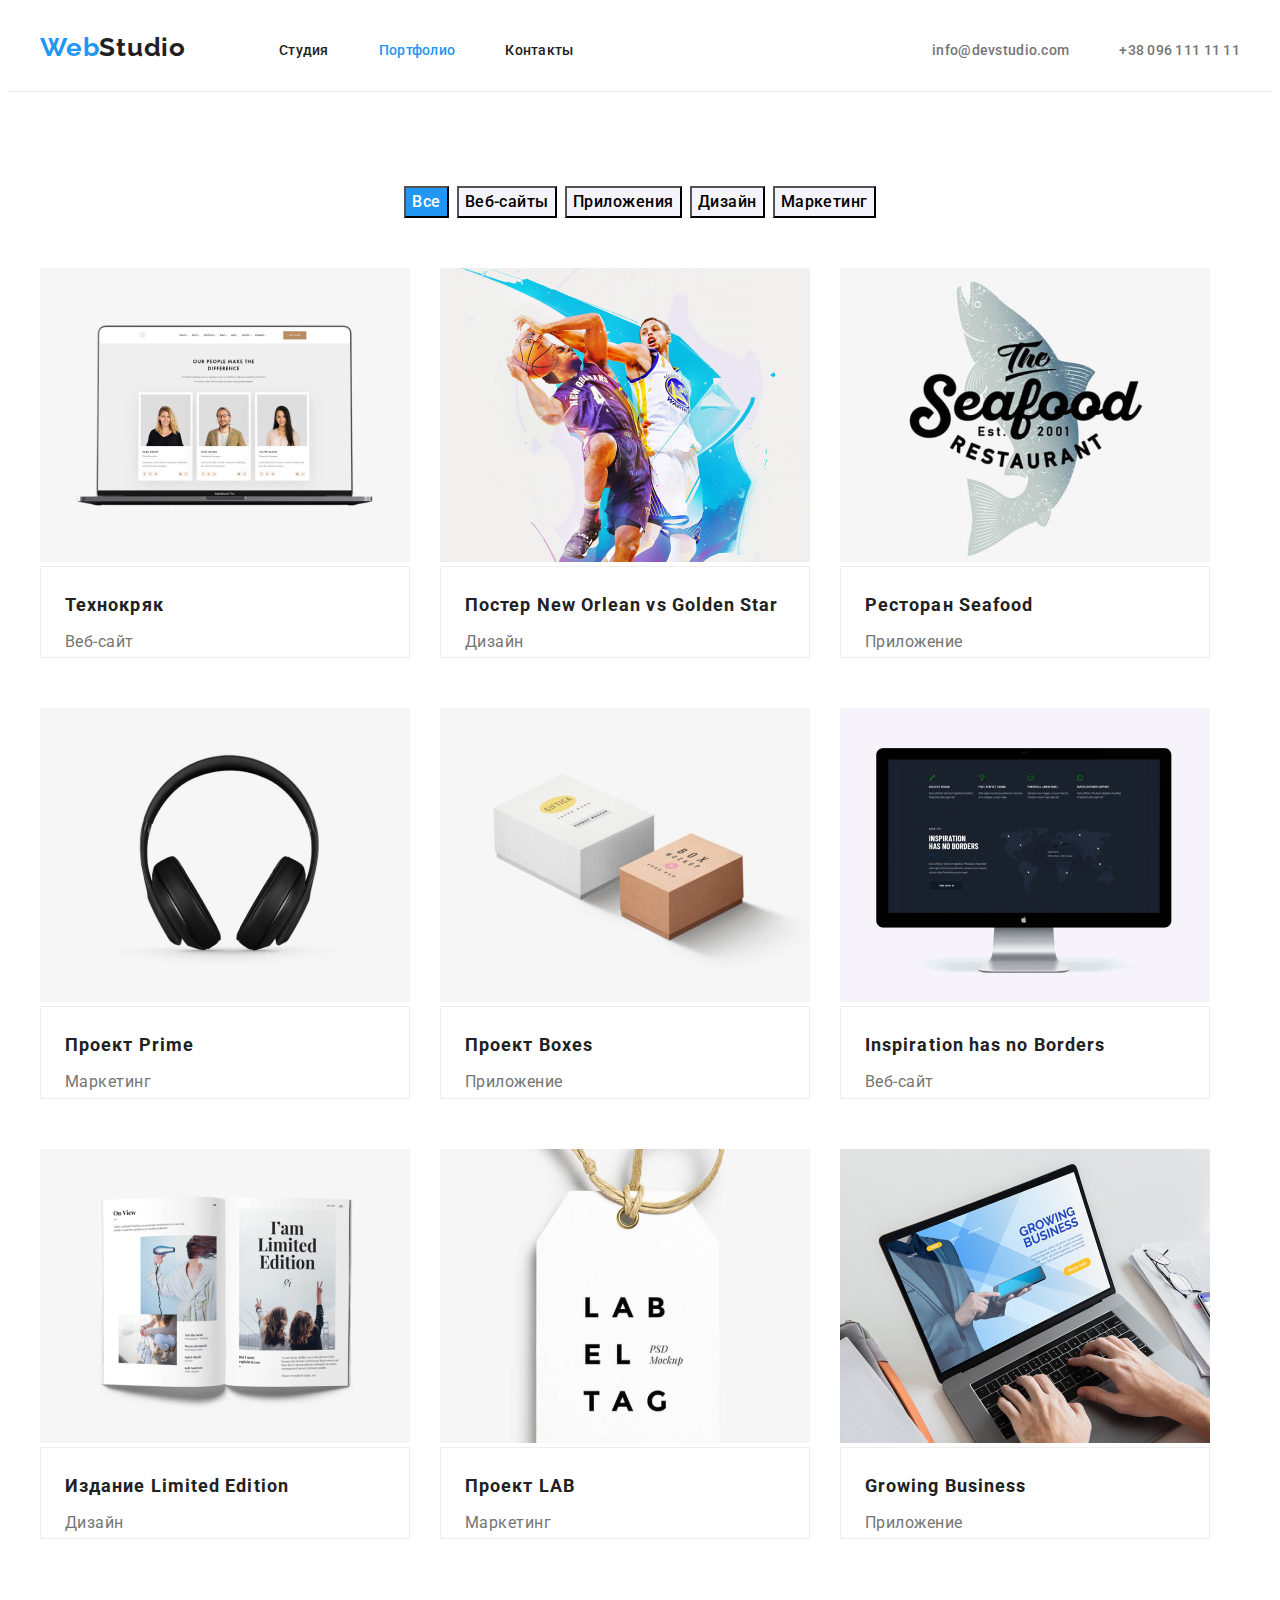
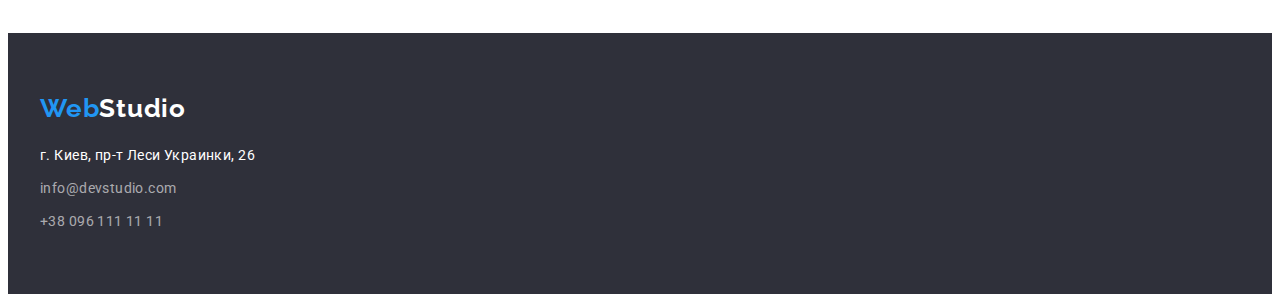
==== commit d9867237: "fixes" ====
--- a/portfolio.html
+++ b/portfolio.html
@@ -44,15 +44,19 @@
                 <li class="portfolio-items">
                     <a href="" class="no-underline">
                     <img class="images-port" src="./images/techno.jpg" alt="Технокряка logo" height="294" width="370">
+                    <div class="border">
                     <h2 class="titles-port">Технокряк</h2>
                     <p class="description-port">Веб-сайт</p>
+                    </div>
                     </a>
                 </li>
                 <li class="portfolio-items">
                     <a href="" class="no-underline">
                     <img class="images-port" src="./images/Постер.jpg" alt="Poster logo" height="294" width="370">
+                    <div class="border">
                     <h2 class="titles-port">Постер New Orlean vs Golden Star</h2>
                     <p class="description-port">Дизайн</p>
+                    </div>
                     </a>
                 </li>
                 <li class="portfolio-items">
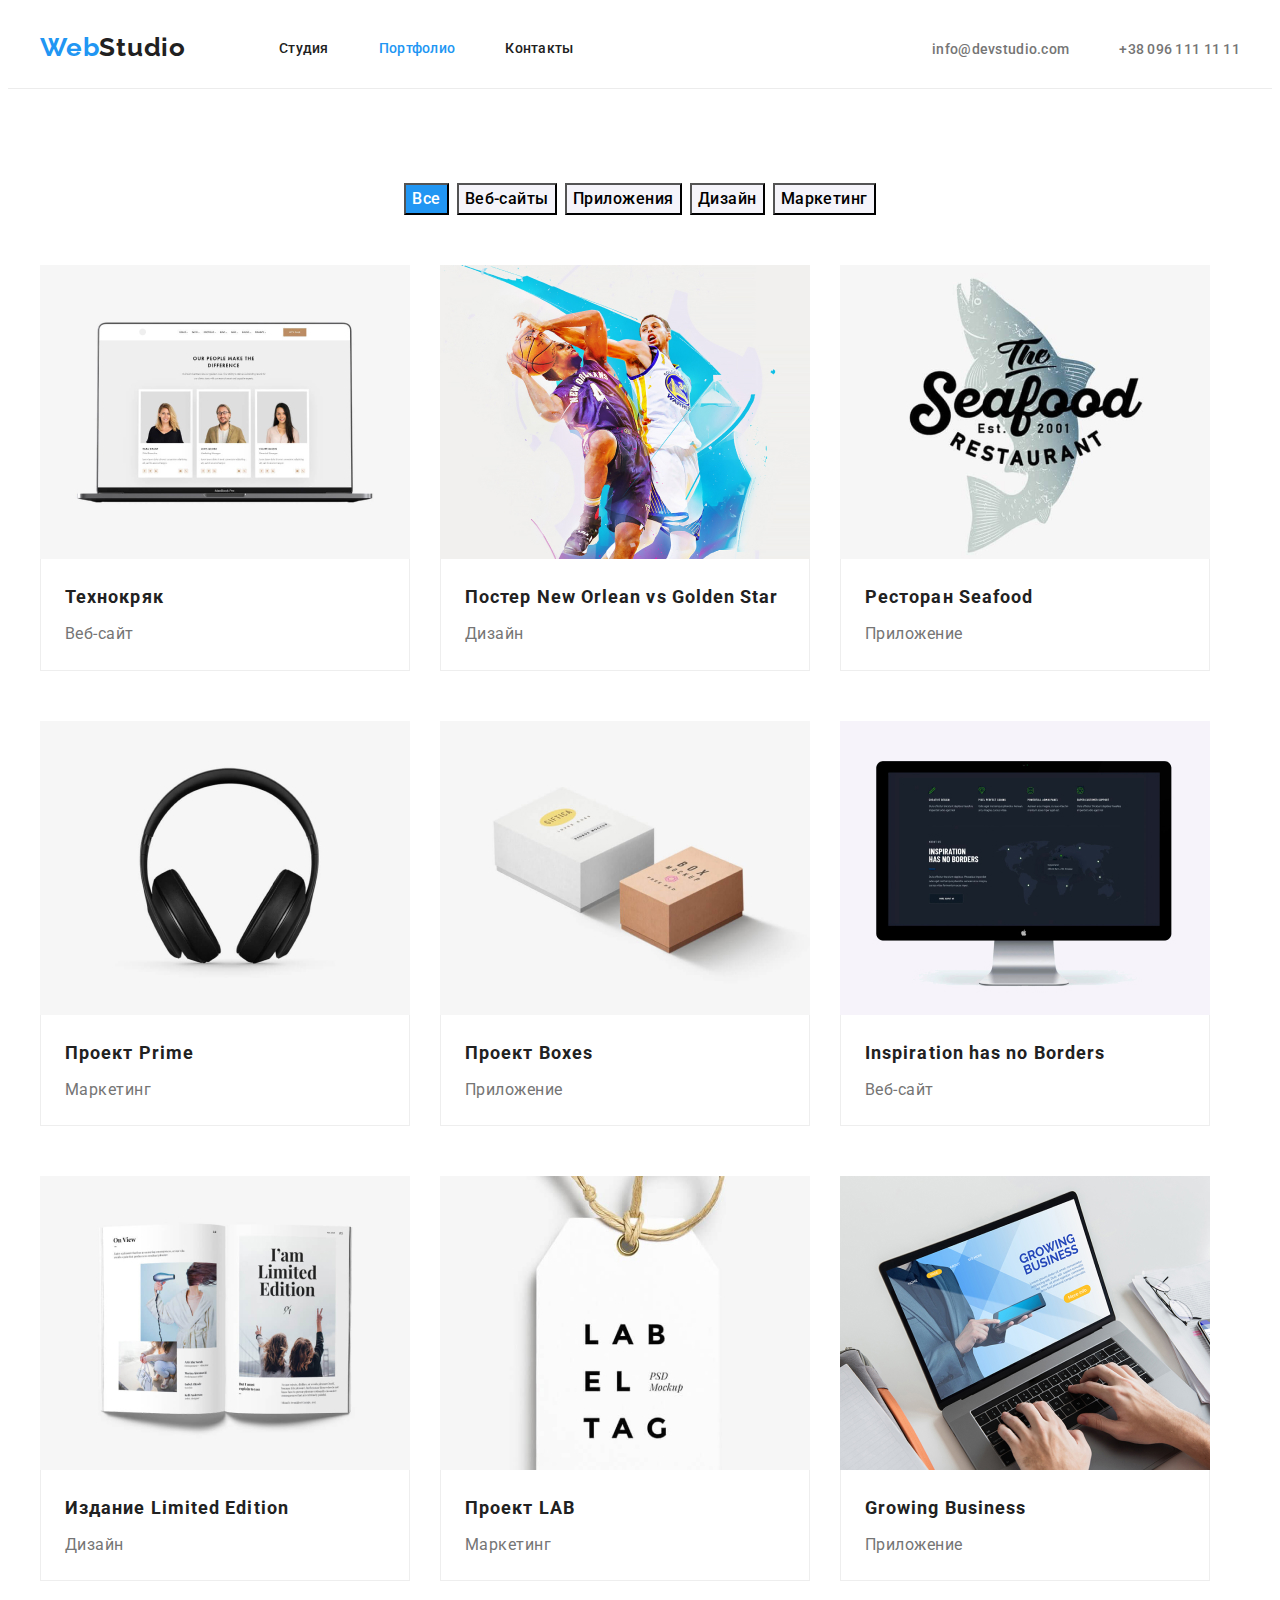
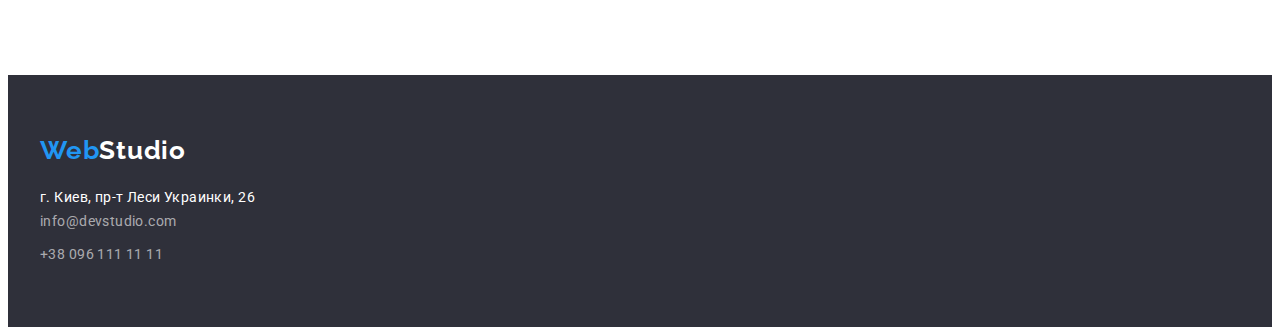
==== commit 1733373b: "last fixes" ====
--- a/portfolio.html
+++ b/portfolio.html
@@ -43,7 +43,7 @@
             <ul class="list portfolio">
                 <li class="portfolio-items">
                     <a href="" class="no-underline">
-                    <img class="images-port" src="./images/techno.jpg" alt="Технокряка logo" height="294" width="370">
+                    <img src="./images/techno.jpg" alt="Технокряка logo" height="294" width="370">
                     <div class="border">
                     <h2 class="titles-port">Технокряк</h2>
                     <p class="description-port">Веб-сайт</p>
@@ -52,7 +52,7 @@
                 </li>
                 <li class="portfolio-items">
                     <a href="" class="no-underline">
-                    <img class="images-port" src="./images/Постер.jpg" alt="Poster logo" height="294" width="370">
+                    <img src="./images/Постер.jpg" alt="Poster logo" height="294" width="370">
                     <div class="border">
                     <h2 class="titles-port">Постер New Orlean vs Golden Star</h2>
                     <p class="description-port">Дизайн</p>
@@ -61,7 +61,7 @@
                 </li>
                 <li class="portfolio-items">
                     <a href="" class="no-underline">
-                    <img  class="images-port" src="./images/Ресторан.jpg" alt="seafood logo" height="294" width="370">
+                    <img  src="./images/Ресторан.jpg" alt="seafood logo" height="294" width="370">
                     <div class="border">
                     <h2 class="titles-port">Ресторан Seafood</h2>
                     <p class="description-port">Приложение</p>
@@ -69,7 +69,7 @@
                 </li>
                 <li class="portfolio-items">
                     <a href="" class="no-underline">
-                    <img class="images-port" src="./images/prime.jpg" alt="Prime logo" height="294" width="370">
+                    <img src="./images/prime.jpg" alt="Prime logo" height="294" width="370">
                     <div class="border">
                     <h2 class="titles-port">Проект Prime</h2>
                     <p class="description-port">Маркетинг</p>
@@ -77,7 +77,7 @@
                 </li>
                 <li class="portfolio-items">
                     <a href="" class="no-underline">
-                    <img class="images-port" src="./images/boxes.jpg" alt="Boxes logo" height="294" width="370">
+                    <img src="./images/boxes.jpg" alt="Boxes logo" height="294" width="370">
                     <div class="border">
                     <h2 class="titles-port">Проект Boxes</h2>
                     <p class="description-port">Приложение</p>
@@ -85,7 +85,7 @@
                 </li>
                 <li class="portfolio-items">
                     <a href="" class="no-underline">
-                    <img class="images-port" src="./images/no-borders.jpg" alt="logo no borders" height="294" width="370">
+                    <img src="./images/no-borders.jpg" alt="logo no borders" height="294" width="370">
                     <div class="border">
                     <h2 class="titles-port">Inspiration has no Borders</h2>
                     <p class="description-port">Веб-сайт</p>
@@ -93,7 +93,7 @@
                 </li>
                 <li class="portfolio-items">
                     <a href="" class="no-underline">
-                    <img class="images-port" src="./images/limited-edition.jpg" alt="limited edition logo" height="294" width="370">
+                    <img src="./images/limited-edition.jpg" alt="limited edition logo" height="294" width="370">
                     <div class="border">
                     <h2 class="titles-port">Издание Limited Edition</h2>
                     <p class="description-port">Дизайн</p>
@@ -101,7 +101,7 @@
                 </li>
                 <li class="portfolio-items">
                     <a href="" class="no-underline">
-                    <img class="images-port" src="./images/proect-lab.jpg" alt="lab logo" height="294" width="370">
+                    <img src="./images/proect-lab.jpg" alt="lab logo" height="294" width="370">
                     <div class="border">
                     <h2 class="titles-port">Проект LAB</h2>
                     <p class="description-port">Маркетинг</p>
@@ -109,7 +109,7 @@
                 </li>
                 <li class="portfolio-items">
                     <a href="" class="no-underline">
-                    <img class="images-port" src="./images/growing-business.jpg" alt="lab business" height="294" width="370">
+                    <img src="./images/growing-business.jpg" alt="lab business" height="294" width="370">
                     <div class="border">
                     <h2 class="titles-port">Growing Business</h2>
                     <p class="description-port">Приложение</p>
--- a/css/styles.css
+++ b/css/styles.css
@@ -20,6 +20,14 @@
   color: var(--primary-text-color);
 }
 
+img {
+  display: block;
+}
+
+address {
+  margin-top: 20px;
+}
+
 .list {
   list-style-type: none;
   margin: 0px;
@@ -50,26 +58,20 @@
 }
 .header-box {
   display: flex;
-  justify-content: flex-start;
   align-items: center;
-  margin-top: 0px;
-  margin-bottom: 0px;
 }
 
 .header-box .item {
   margin-right: 50px;
-  padding-top: 32px;
-  padding-bottom: 32px;
-}
+}
+
 
 .header-box .item:last-child {
   margin-right: 0px;
-  padding-top: 32px;
-  padding-bottom: 32px;
-}
-
-.header-box .item-contact:first-child {
-  margin-left: 331px;
+}
+
+.item-contact {
+  margin-left: auto;
 }
 .header-box .item-contact + .item-contact {
   margin-left: 50px;
@@ -109,8 +111,11 @@
 .link-nav:focus {
   color: var(--accent-text-color);
 }
-.link-nav,
+
 .link-nav {
+  display: block;
+  padding-top: 32px;
+  padding-bottom: 32px;
   font-weight: 500;
   font-size: 14px;
   line-height: 1.17;
@@ -196,8 +201,12 @@
   color: var(--title-text-color);
 }
 
+.title-text {
+  margin-top: 30px;
+}
+
 .title-names {
-  margin-top: 30px;
+  margin-top: 0px;
   margin-bottom: 10px;
   color: var(--title-text-color);
   font-weight: 500;
@@ -247,7 +256,7 @@
 }
 
 .address-text {
-  margin-top: 20px;
+  margin-top: 0px;
   margin-bottom: 0px;
   margin-right: 0px;
   font-style: normal;
@@ -268,10 +277,20 @@
   color: var(--address-link-color);
 }
 
-.item-footer {
+.item-footer + .item-footer {
   margin-top: 9px;
   margin-right: 0px;
 }
+
+.footer-list {
+  margin-top: 9px;
+  margin-bottom: 0px;
+  list-style-type: none;
+  padding: 0px;
+}
+
+
+
 .accent,
 .accent-white:focus {
   color: var(--accent-text-color);
@@ -313,6 +332,7 @@
 .portfolio {
   display: flex;
   flex-wrap: wrap;
+  margin-top: 50px;
 }
 
 .portfolio-items {
@@ -320,13 +340,16 @@
   margin-right: 30px;
 }
 
+.portfolio-items:nth-child(-n + 3){
+  margin-top: 0px;
+}
+
 .portfolio-items:nth-child(3n){
   margin-right: 0px;
 }
 
 .titles-port {
-  margin-left: 24px;
-  margin-top: 20px;
+  margin-top: 0px;
   margin-bottom: 0px;
   font-weight: 700;
   font-size: 18px;
@@ -336,7 +359,6 @@
 }
 
 .description-port {
-  margin-left: 24px;
   margin-top: 4px;
   margin-bottom: 0px;
   font-size: 16px;
@@ -392,7 +414,7 @@
 
 .team-list {
   display: flex;
-  margin-top: 30px;
+  margin-top: 50px;
   margin-bottom: 0px;
 }
 
@@ -404,6 +426,8 @@
   margin-right: 0px;
 }
 .buttonall {
+  padding-left: 6px;
+  padding-right: 6px;
   color: var(--just-white-color);
   font-weight: 500;
   font-size: 16px;
@@ -418,5 +442,10 @@
 }
 
 .border {
-  border: 1px solid #EEEEEE;
-}
+  padding-top: 20px;
+  padding-left: 24px;
+  padding-bottom: 20px;
+  border-bottom: 1px solid #EEEEEE;
+  border-right: 1px solid #EEEEEE;
+  border-left: 1px solid #EEEEEE;
+}
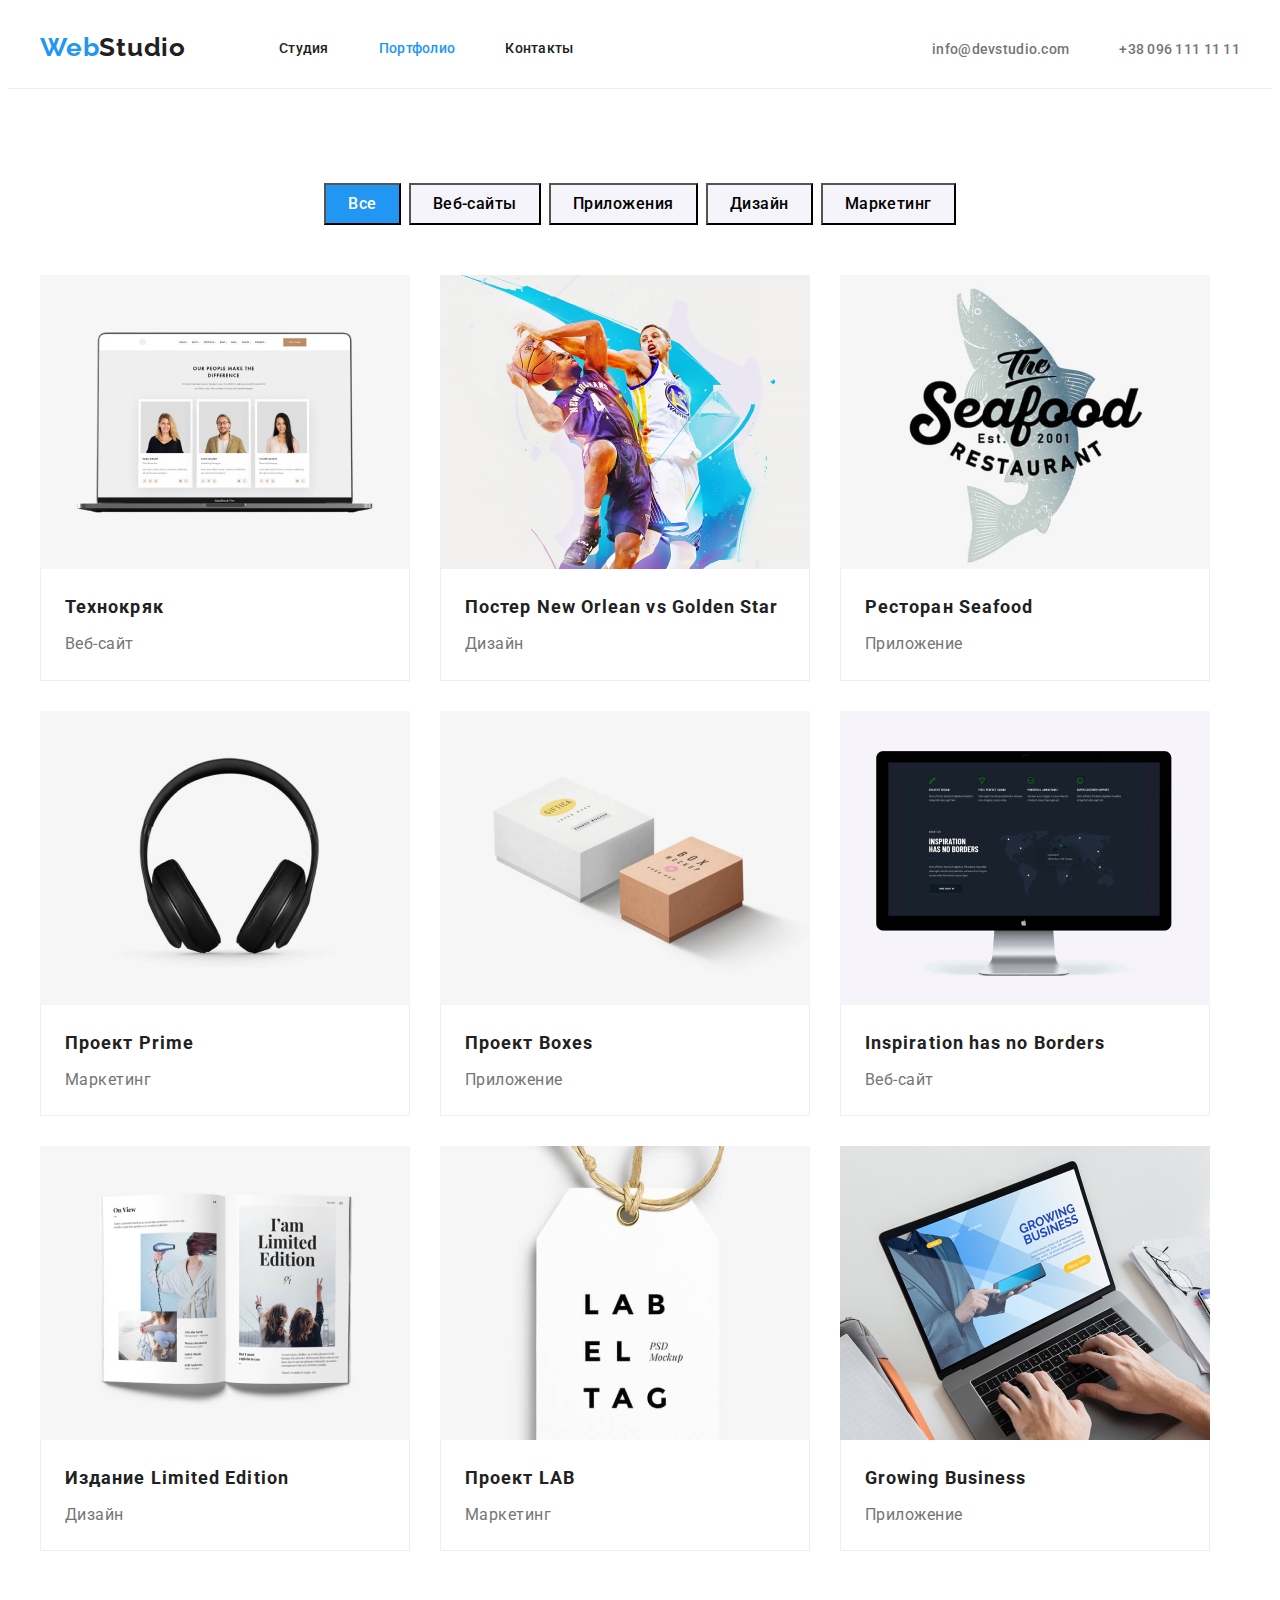
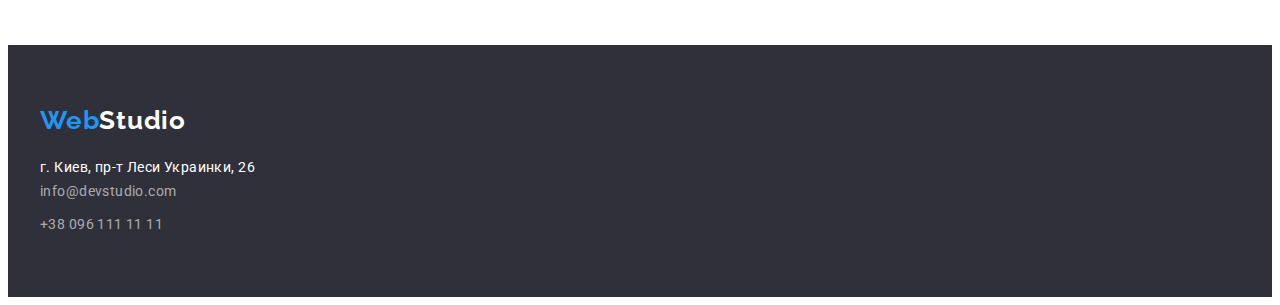
==== commit dfae64b1: "final final" ====
--- a/portfolio.html
+++ b/portfolio.html
@@ -65,6 +65,7 @@
                     <div class="border">
                     <h2 class="titles-port">Ресторан Seafood</h2>
                     <p class="description-port">Приложение</p>
+                    </div>
                     </a>
                 </li>
                 <li class="portfolio-items">
@@ -73,6 +74,7 @@
                     <div class="border">
                     <h2 class="titles-port">Проект Prime</h2>
                     <p class="description-port">Маркетинг</p>
+                    </div>
                     </a>
                 </li>
                 <li class="portfolio-items">
@@ -81,6 +83,7 @@
                     <div class="border">
                     <h2 class="titles-port">Проект Boxes</h2>
                     <p class="description-port">Приложение</p>
+                    </div>
                     </a>
                 </li>
                 <li class="portfolio-items">
@@ -89,6 +92,7 @@
                     <div class="border">
                     <h2 class="titles-port">Inspiration has no Borders</h2>
                     <p class="description-port">Веб-сайт</p>
+                    </div>
                     </a>
                 </li>
                 <li class="portfolio-items">
@@ -97,6 +101,7 @@
                     <div class="border">
                     <h2 class="titles-port">Издание Limited Edition</h2>
                     <p class="description-port">Дизайн</p>
+                    </div>
                     </a>
                 </li>
                 <li class="portfolio-items">
@@ -105,6 +110,7 @@
                     <div class="border">
                     <h2 class="titles-port">Проект LAB</h2>
                     <p class="description-port">Маркетинг</p>
+                    </div>
                     </a>
                 </li>
                 <li class="portfolio-items">
@@ -113,6 +119,7 @@
                     <div class="border">
                     <h2 class="titles-port">Growing Business</h2>
                     <p class="description-port">Приложение</p>
+                    </div>
                     </a>
                 </li>
             </ul>
--- a/css/styles.css
+++ b/css/styles.css
@@ -202,7 +202,8 @@
 }
 
 .title-text {
-  margin-top: 30px;
+  padding-top: 30px;
+  padding-bottom: 30px;
 }
 
 .title-names {
@@ -336,7 +337,7 @@
 }
 
 .portfolio-items {
-  margin-top: 50px;
+  margin-top: 30px;
   margin-right: 30px;
 }
 
@@ -373,8 +374,7 @@
 }
 
 .button-list {
-  padding-left: 6px;
-  padding-right: 6px;
+  padding: 6px 22px;
   background-color: var(--bg-color-button);
   font-weight: 500;
   font-size: 16px;
@@ -426,8 +426,7 @@
   margin-right: 0px;
 }
 .buttonall {
-  padding-left: 6px;
-  padding-right: 6px;
+  padding: 6px 22px;
   color: var(--just-white-color);
   font-weight: 500;
   font-size: 16px;
@@ -445,6 +444,7 @@
   padding-top: 20px;
   padding-left: 24px;
   padding-bottom: 20px;
+  padding-right: 24px;
   border-bottom: 1px solid #EEEEEE;
   border-right: 1px solid #EEEEEE;
   border-left: 1px solid #EEEEEE;
